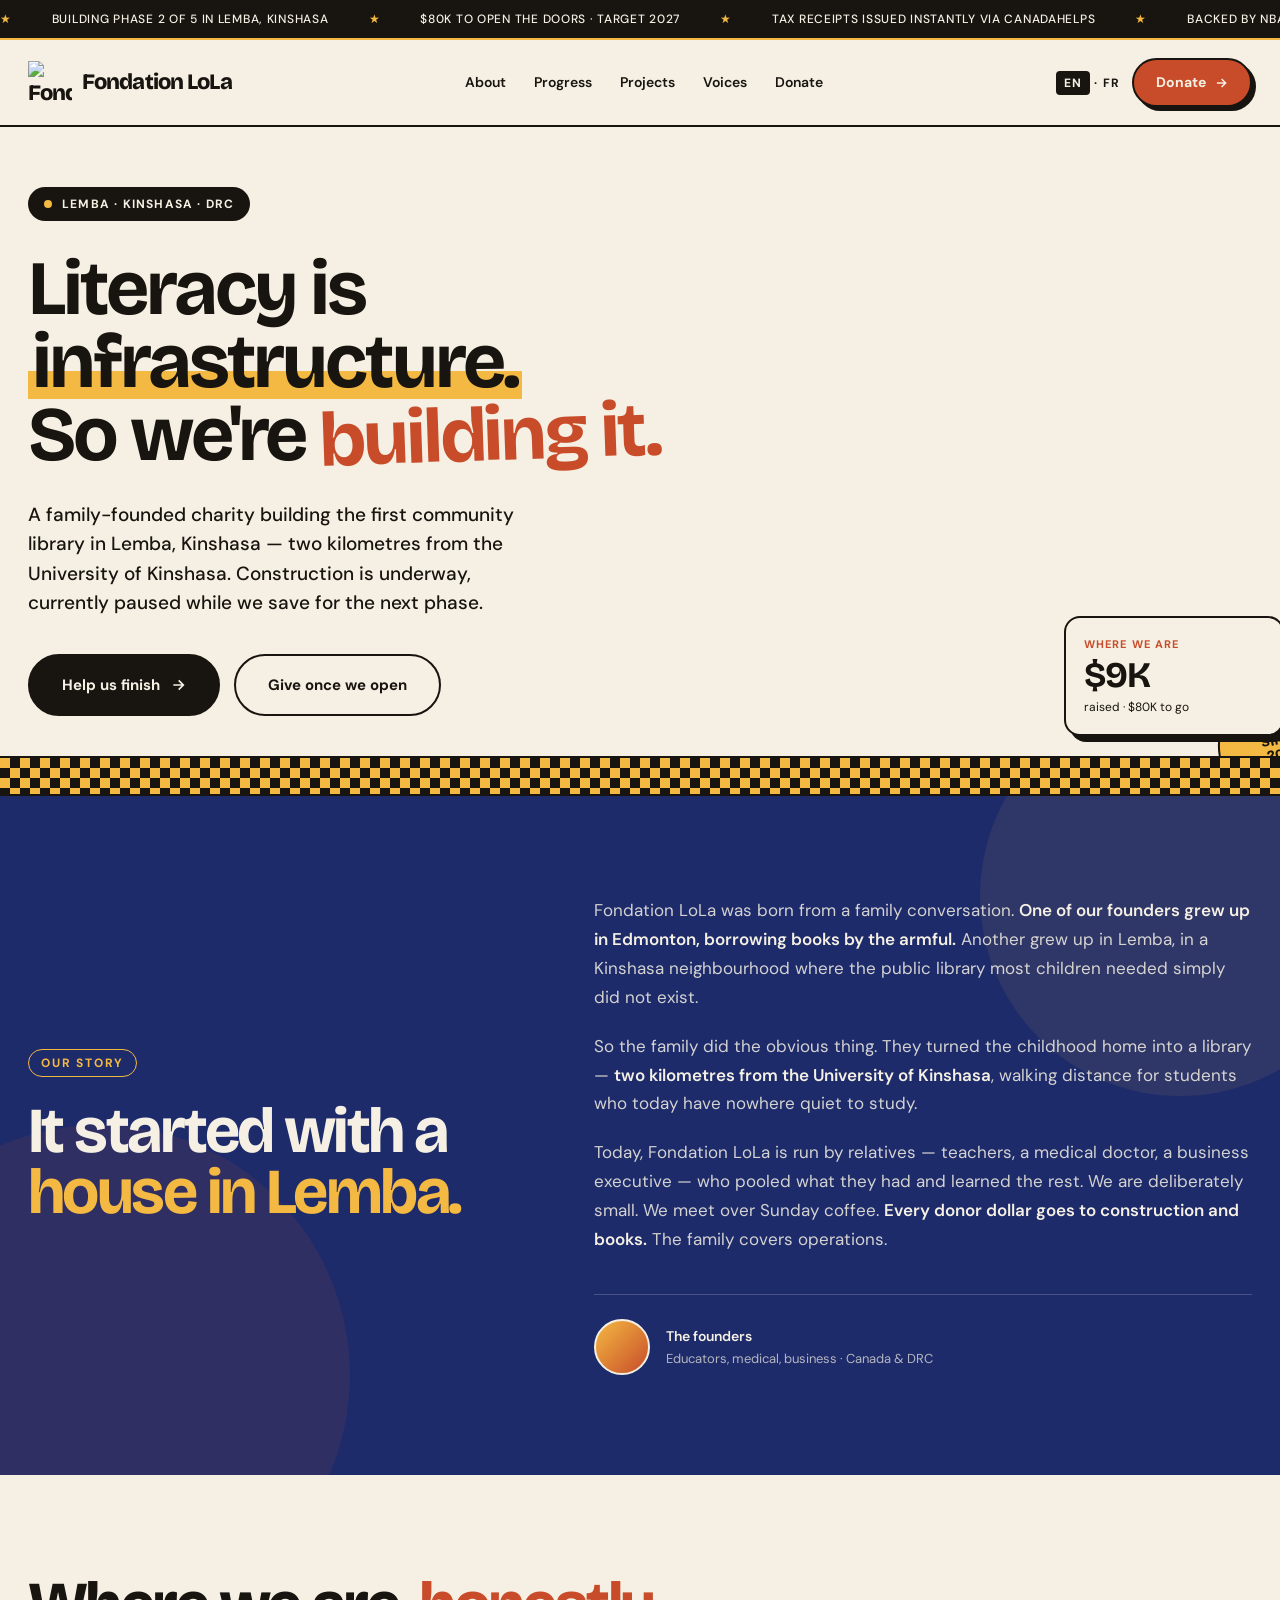
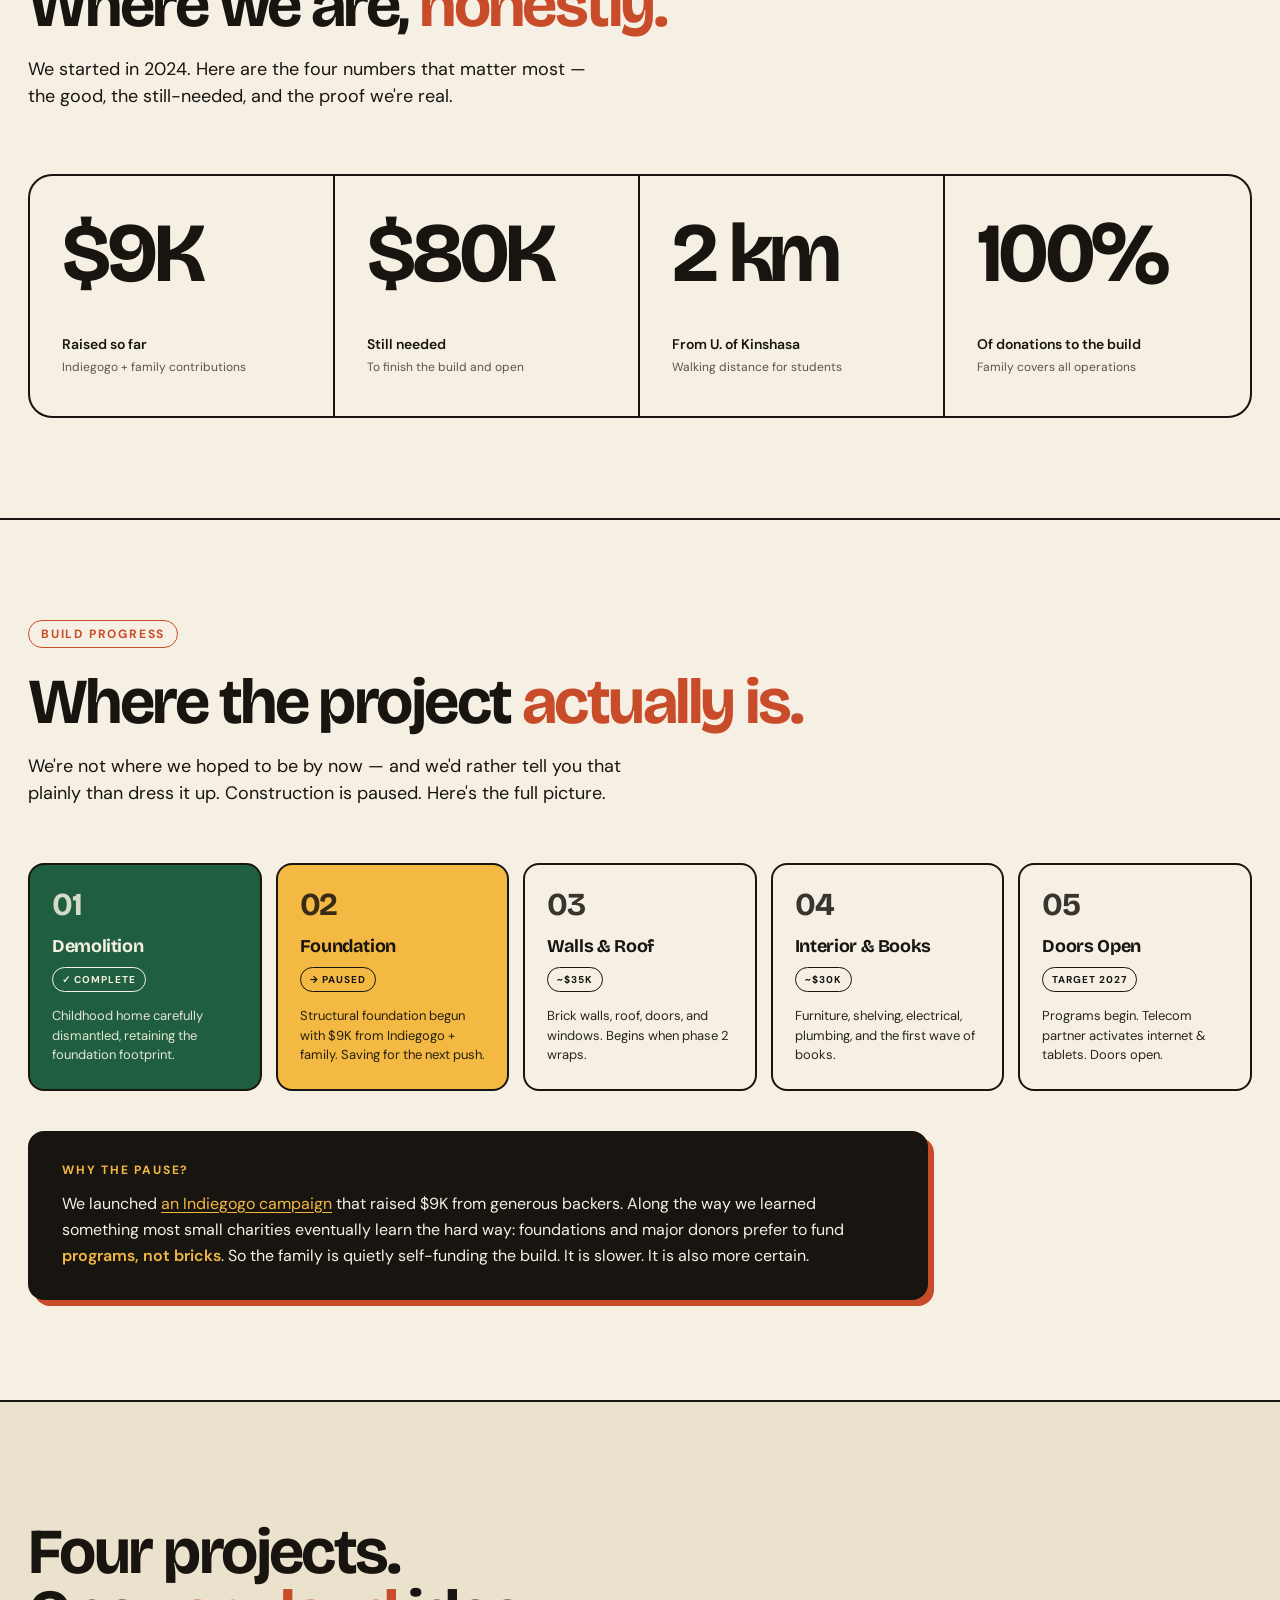
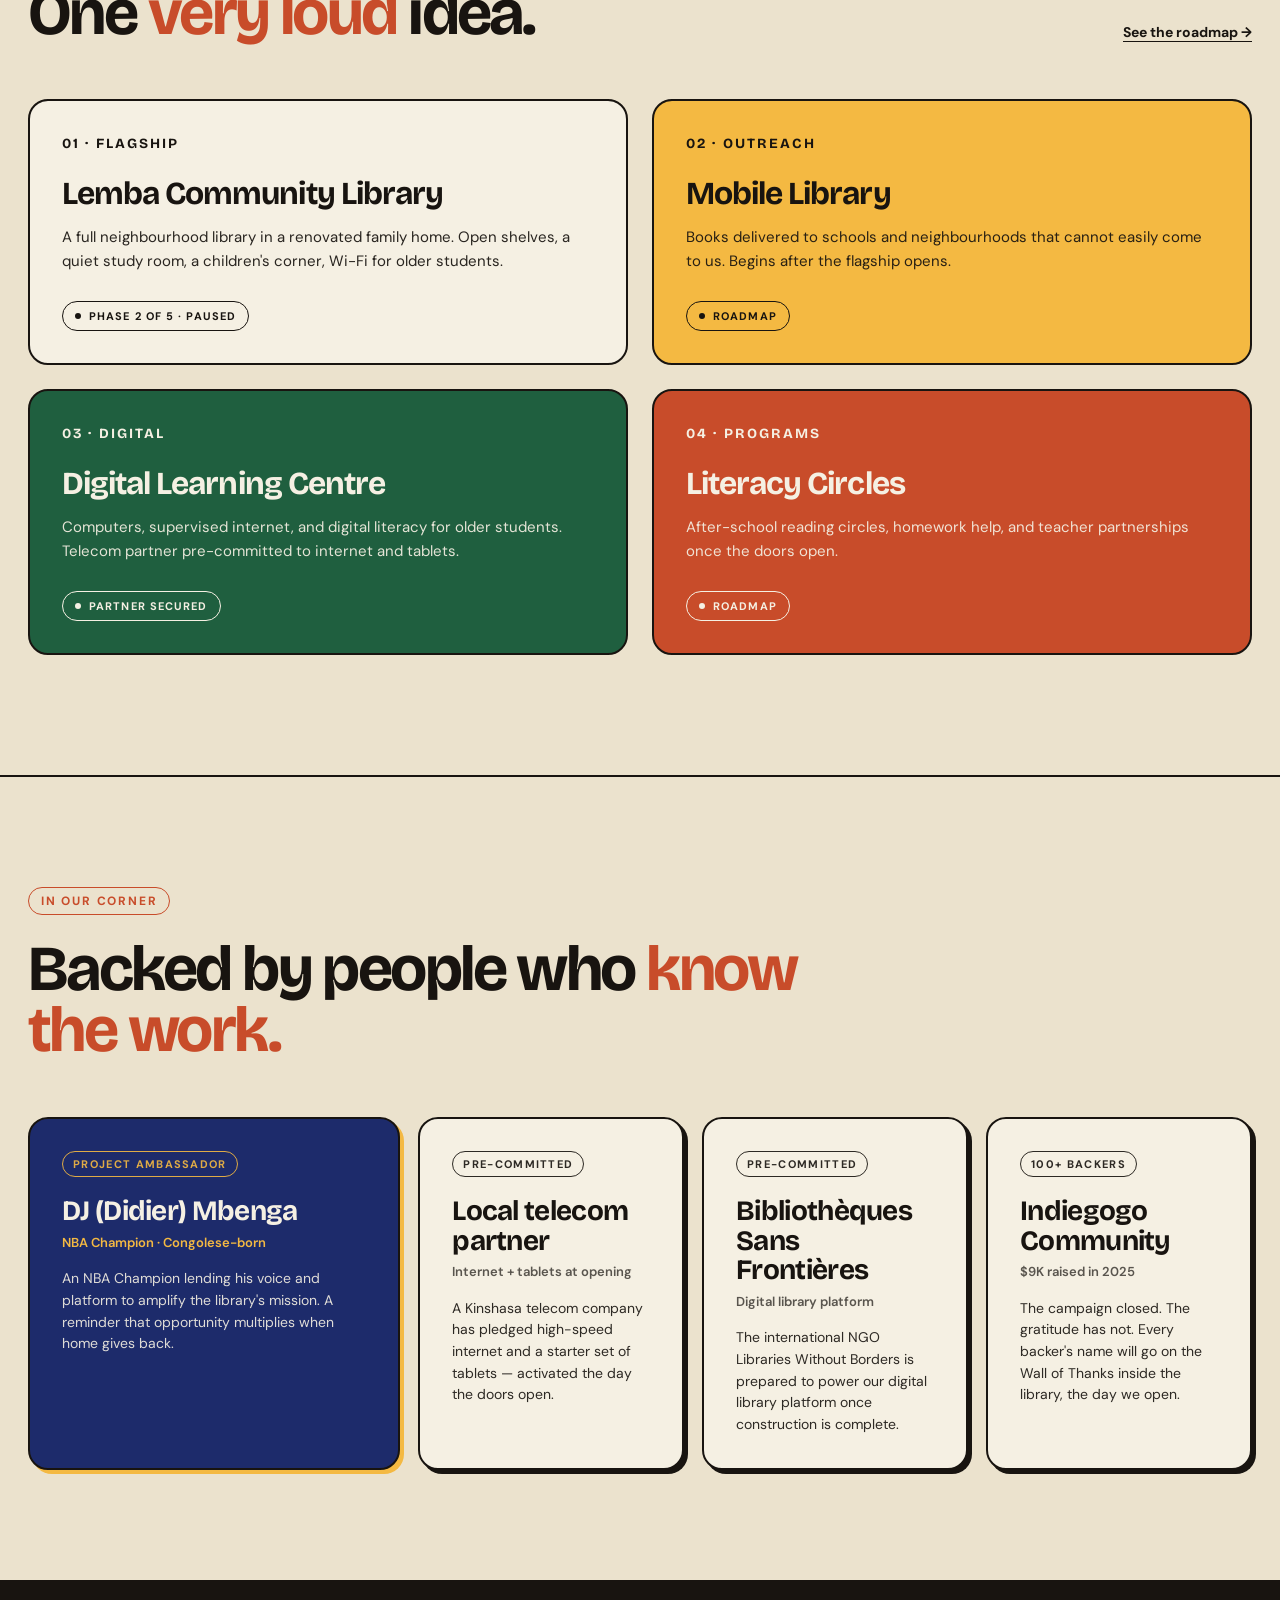
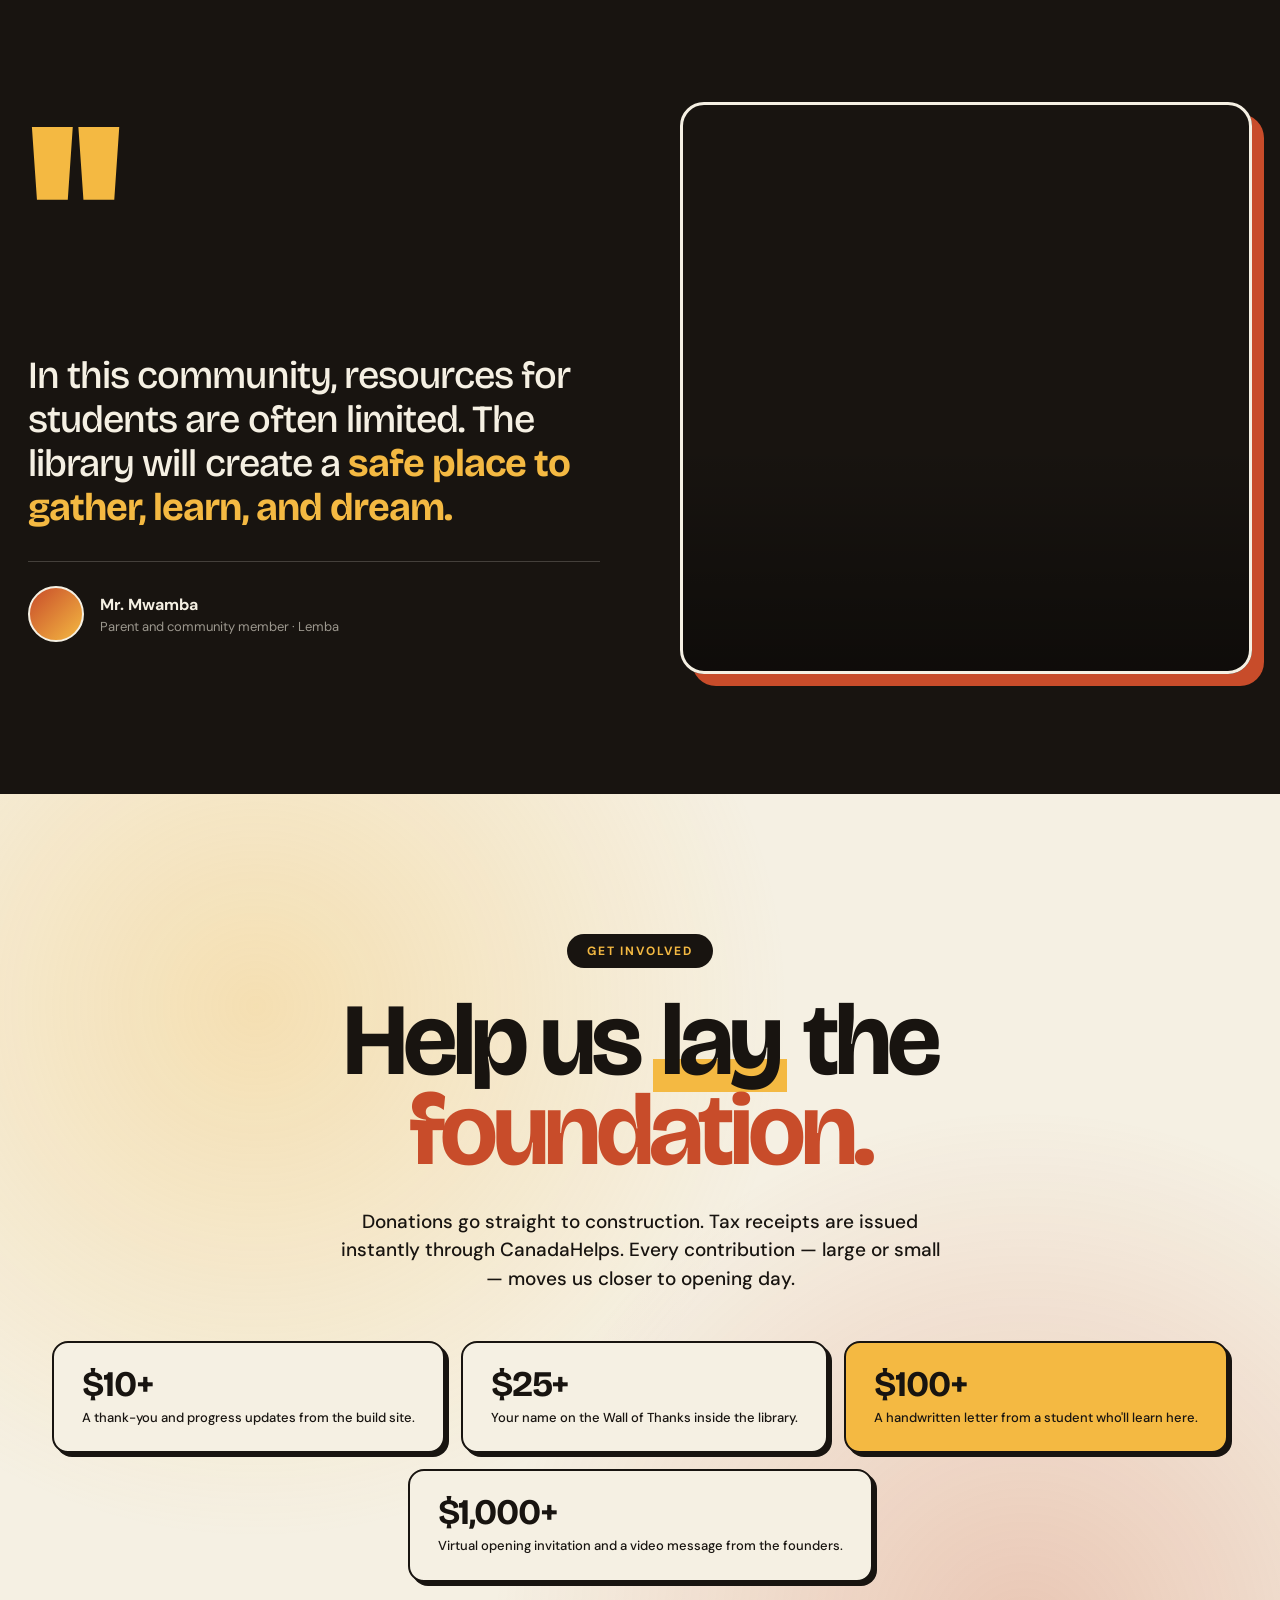
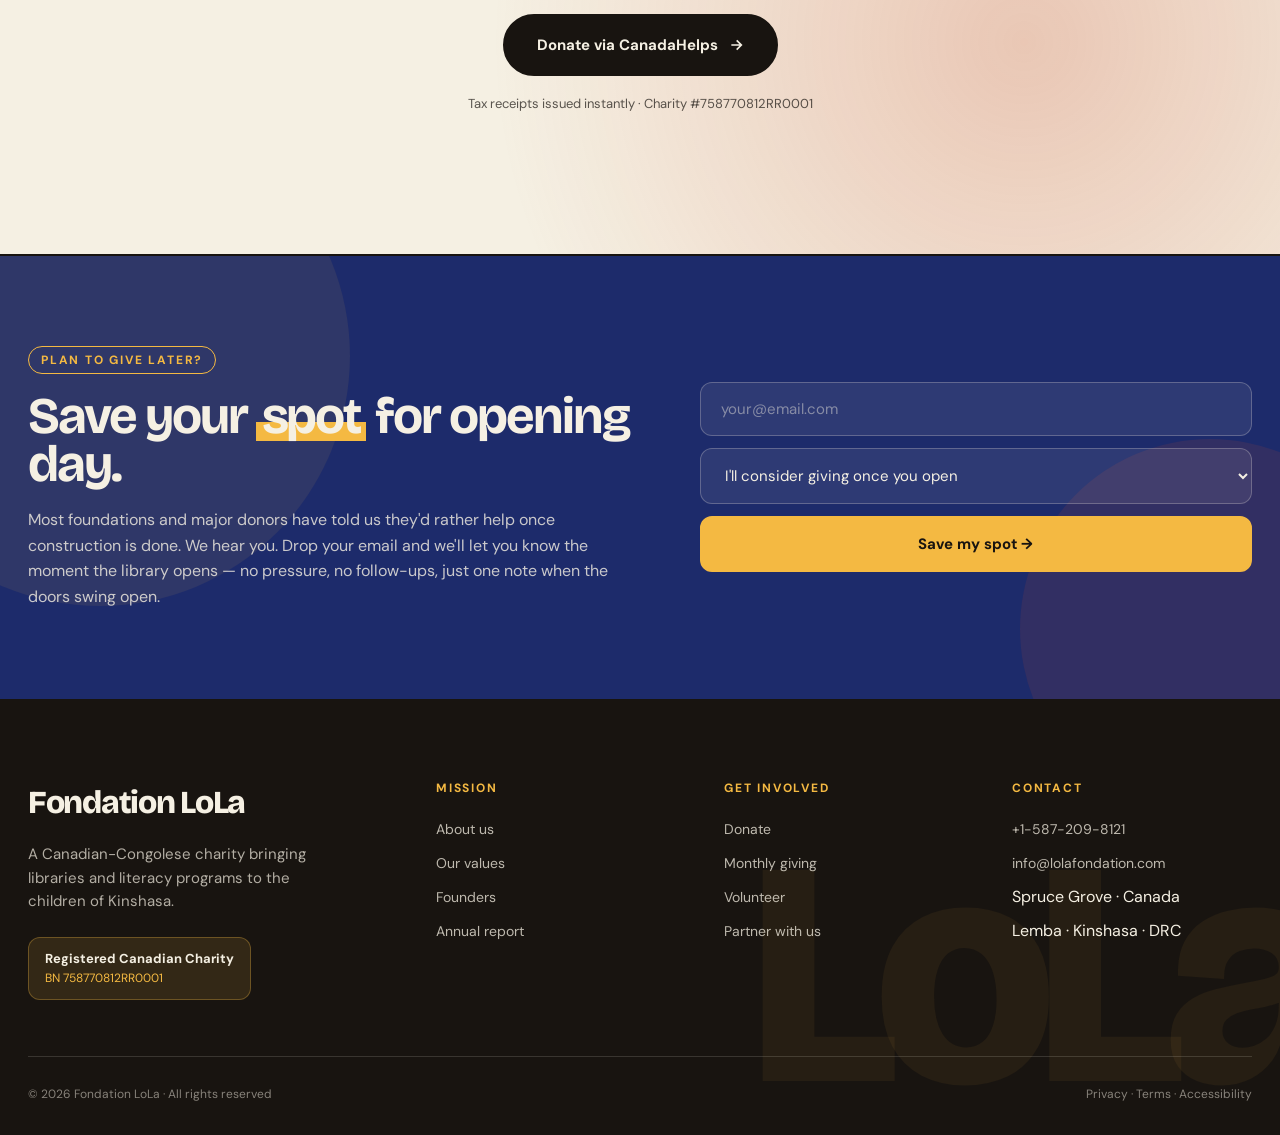
==== index.html @ 630c46a3 "Add files via upload Add root HTML files and stylesheet" ====
<!DOCTYPE html>
<html lang="en">
<head>
<meta charset="UTF-8">
<meta name="viewport" content="width=device-width, initial-scale=1.0">
<title>Fondation LoLa — Mockup 3: Bold & Cultural</title>
<link rel="preconnect" href="https://fonts.googleapis.com">
<link rel="preconnect" href="https://fonts.gstatic.com" crossorigin>
<link href="https://fonts.googleapis.com/css2?family=Bricolage+Grotesque:opsz,wght@10..48,300;10..48,400;10..48,500;10..48,600;10..48,700;10..48,800&family=DM+Sans:wght@400;500;600&display=swap" rel="stylesheet">
<style>
  :root {
    --cream: #f5f0e3;
    --cream-deep: #ebe2cd;
    --indigo: #1d2b6b;
    --indigo-deep: #0f1846;
    --sun: #f4b942;
    --sun-deep: #e09e1f;
    --clay: #c84c2a;
    --leaf: #1f5f3f;
    --ink: #181410;
  }
  * { margin: 0; padding: 0; box-sizing: border-box; }
  html { scroll-behavior: smooth; }
  body {
    font-family: 'DM Sans', sans-serif;
    background: var(--cream);
    color: var(--ink);
    -webkit-font-smoothing: antialiased;
    line-height: 1.5;
    overflow-x: hidden;
  }
  .display { font-family: 'Bricolage Grotesque', sans-serif; font-variation-settings: "opsz" 48; }
  .container { max-width: 1340px; margin: 0 auto; padding: 0 28px; position: relative; }

  /* TICKER BAR */
  .ticker {
    background: var(--ink);
    color: var(--cream);
    padding: 10px 0;
    font-size: 12px;
    overflow: hidden;
    border-bottom: 2px solid var(--sun);
  }
  .ticker-track {
    display: flex;
    gap: 40px;
    animation: scrollT 30s linear infinite;
    white-space: nowrap;
    font-weight: 500;
    letter-spacing: 0.06em;
    text-transform: uppercase;
  }
  .ticker-track span::before {
    content: '★';
    color: var(--sun);
    margin-right: 40px;
  }
  @keyframes scrollT {
    from { transform: translateX(0); }
    to { transform: translateX(-50%); }
  }

  /* NAV */
  nav {
    background: var(--cream);
    border-bottom: 2px solid var(--ink);
    padding: 18px 0;
    position: sticky;
    top: 0;
    z-index: 100;
  }
  .nav-row {
    display: flex;
    align-items: center;
    justify-content: space-between;
    gap: 24px;
  }
  .logo {
    display: flex;
    align-items: center;
    gap: 10px;
    font-family: 'Bricolage Grotesque', sans-serif;
    font-weight: 800;
    font-size: 22px;
    letter-spacing: -0.04em;
    color: var(--ink);
  }
  .logo-mark {
    width: 44px; height: 44px;
    display: flex;
    align-items: center;
    justify-content: center;
  }
  .logo-mark img, .logo-mark svg {
    width: 100%;
    height: 100%;
    object-fit: contain;
    display: block;
  }
  .footer-brand-logo {
    width: 200px;
    max-width: 100%;
    height: auto;
    margin-bottom: 16px;
    display: block;
  }
  .nav-links {
    display: flex;
    gap: 28px;
    list-style: none;
    font-size: 14px;
    font-weight: 600;
  }
  .nav-links a {
    color: var(--ink);
    text-decoration: none;
    padding: 6px 0;
    border-bottom: 2px solid transparent;
    transition: border-color 0.2s, color 0.2s;
  }
  .nav-links a:hover { border-color: var(--clay); color: var(--clay); }
  .nav-actions { display: flex; gap: 12px; align-items: center; }
  .lang-toggle {
    font-size: 12px;
    font-weight: 700;
    letter-spacing: 0.1em;
    color: var(--ink);
  }
  .lang-toggle .active { background: var(--ink); color: var(--cream); padding: 4px 8px; border-radius: 4px; }
  .lang-toggle a { color: inherit; text-decoration: none; transition: color 0.2s; }
  .lang-toggle a:hover { color: var(--clay); }
  .btn-donate {
    background: var(--clay);
    color: var(--cream);
    padding: 12px 22px;
    border-radius: 999px;
    text-decoration: none;
    font-weight: 700;
    font-size: 14px;
    border: 2px solid var(--ink);
    box-shadow: 4px 4px 0 var(--ink);
    transition: all 0.15s;
    display: inline-flex;
    align-items: center;
    gap: 8px;
  }
  .btn-donate:hover { transform: translate(-2px, -2px); box-shadow: 6px 6px 0 var(--ink); }
  .btn-donate:active { transform: translate(2px, 2px); box-shadow: 2px 2px 0 var(--ink); }

  /* HERO */
  .hero {
    padding: 60px 0 40px;
    position: relative;
    overflow: hidden;
  }
  .hero-grid {
    display: grid;
    grid-template-columns: 1.2fr 1fr;
    gap: 48px;
    align-items: end;
  }
  .hero-tag {
    display: inline-flex;
    align-items: center;
    gap: 10px;
    background: var(--ink);
    color: var(--cream);
    padding: 8px 16px;
    border-radius: 999px;
    font-size: 12px;
    font-weight: 700;
    letter-spacing: 0.1em;
    text-transform: uppercase;
    margin-bottom: 32px;
  }
  .hero-tag .dot { width: 8px; height: 8px; background: var(--sun); border-radius: 50%; }
  h1.headline {
    font-family: 'Bricolage Grotesque', sans-serif;
    font-variation-settings: "opsz" 40;
    font-size: clamp(40px, 6vw, 84px);
    line-height: 0.95;
    letter-spacing: -0.04em;
    font-weight: 700;
    color: var(--ink);
    margin-bottom: 28px;
  }
  h1.headline .accent { color: var(--clay); display: inline-block; transform: rotate(-2deg); }
  h1.headline .underline {
    background: linear-gradient(180deg, transparent 60%, var(--sun) 60%, var(--sun) 90%, transparent 90%);
    padding: 0 4px;
  }
  .hero-lead {
    font-size: 19px;
    color: var(--ink);
    line-height: 1.55;
    max-width: 520px;
    margin-bottom: 36px;
    font-weight: 500;
  }
  .hero-cta { display: flex; gap: 14px; flex-wrap: wrap; }
  .btn-big {
    background: var(--ink);
    color: var(--cream);
    padding: 18px 32px;
    border-radius: 999px;
    text-decoration: none;
    font-weight: 700;
    font-size: 15px;
    border: 2px solid var(--ink);
    transition: all 0.15s;
    display: inline-flex;
    align-items: center;
    gap: 10px;
  }
  .btn-big:hover { background: var(--clay); border-color: var(--clay); }
  .btn-outline {
    background: transparent;
    color: var(--ink);
    padding: 18px 32px;
    border-radius: 999px;
    text-decoration: none;
    font-weight: 700;
    font-size: 15px;
    border: 2px solid var(--ink);
    transition: all 0.15s;
    display: inline-flex;
    align-items: center;
    gap: 10px;
  }
  .btn-outline:hover { background: var(--sun); }

  /* HERO VISUAL */
  .hero-visual {
    position: relative;
    aspect-ratio: 4/5;
    max-width: 460px;
    margin-left: auto;
  }
  .hero-photo {
    width: 100%;
    height: 100%;
    border: 3px solid var(--ink);
    border-radius: 20px;
    background:
      linear-gradient(160deg, rgba(244, 185, 66, 0.28) 0%, rgba(29, 43, 107, 0.6) 100%),
      url('images/family-compound-mango-tree.jpg') center/cover;
    box-shadow: 12px 12px 0 var(--ink);
    position: relative;
    overflow: hidden;
  }
  .hero-badge {
    position: absolute;
    top: -28px;
    left: -28px;
    background: var(--sun);
    border: 2px solid var(--ink);
    border-radius: 50%;
    width: 130px;
    height: 130px;
    display: flex;
    align-items: center;
    justify-content: center;
    text-align: center;
    font-family: 'Bricolage Grotesque', sans-serif;
    font-weight: 800;
    font-size: 13px;
    line-height: 1.1;
    letter-spacing: 0.04em;
    text-transform: uppercase;
    transform: rotate(-12deg);
    color: var(--ink);
    box-shadow: 4px 4px 0 var(--ink);
    z-index: 2;
    padding: 12px;
  }
  .hero-floating-card {
    position: absolute;
    bottom: -20px;
    right: -32px;
    background: var(--cream);
    border: 2px solid var(--ink);
    border-radius: 16px;
    padding: 18px;
    width: 220px;
    box-shadow: 6px 6px 0 var(--ink);
    z-index: 2;
  }
  .hero-floating-card .label {
    font-size: 11px;
    text-transform: uppercase;
    letter-spacing: 0.1em;
    color: var(--clay);
    font-weight: 700;
    margin-bottom: 6px;
  }
  .hero-floating-card .num {
    font-family: 'Bricolage Grotesque', sans-serif;
    font-size: 36px;
    font-weight: 700;
    color: var(--ink);
    line-height: 1;
    letter-spacing: -0.03em;
    margin-bottom: 4px;
  }
  .hero-floating-card .desc {
    font-size: 12px;
    color: var(--ink);
  }

  /* PATTERN STRIP */
  .pattern-strip {
    height: 40px;
    background-image:
      linear-gradient(45deg, var(--ink) 25%, transparent 25%),
      linear-gradient(-45deg, var(--ink) 25%, transparent 25%),
      linear-gradient(45deg, transparent 75%, var(--ink) 75%),
      linear-gradient(-45deg, transparent 75%, var(--ink) 75%);
    background-size: 20px 20px;
    background-position: 0 0, 0 10px, 10px -10px, -10px 0px;
    background-color: var(--sun);
    border-top: 2px solid var(--ink);
    border-bottom: 2px solid var(--ink);
  }

  /* MISSION SECTION */
  .mission {
    padding: 100px 0;
    background: var(--indigo);
    color: var(--cream);
    position: relative;
    overflow: hidden;
  }
  .mission::before {
    content: '';
    position: absolute;
    top: -100px;
    right: -100px;
    width: 400px;
    height: 400px;
    background: var(--sun);
    border-radius: 50%;
    opacity: 0.08;
    pointer-events: none;
  }
  .mission::after {
    content: '';
    position: absolute;
    bottom: -150px;
    left: -150px;
    width: 500px;
    height: 500px;
    background: var(--clay);
    border-radius: 50%;
    opacity: 0.1;
    pointer-events: none;
  }
  .mission-grid {
    display: grid;
    grid-template-columns: 0.85fr 1.15fr;
    gap: 80px;
    align-items: center;
    position: relative;
    z-index: 2;
  }
  .section-eyebrow {
    display: inline-block;
    font-size: 12px;
    font-weight: 700;
    letter-spacing: 0.15em;
    text-transform: uppercase;
    color: var(--sun);
    margin-bottom: 24px;
    padding: 4px 12px;
    border: 1px solid var(--sun);
    border-radius: 999px;
  }
  .mission h2 {
    font-family: 'Bricolage Grotesque', sans-serif;
    font-size: clamp(40px, 5vw, 72px);
    line-height: 0.95;
    letter-spacing: -0.04em;
    font-weight: 700;
  }
  .mission h2 .yellow { color: var(--sun); }
  .mission-body p {
    font-size: 17px;
    line-height: 1.7;
    color: rgba(245, 240, 227, 0.85);
    margin-bottom: 20px;
  }
  .mission-body strong { color: var(--cream); font-weight: 600; }
  .signature {
    margin-top: 40px;
    padding-top: 24px;
    border-top: 1px solid rgba(245, 240, 227, 0.2);
    display: flex;
    align-items: center;
    gap: 16px;
  }
  .signature-mark {
    width: 56px; height: 56px;
    border-radius: 50%;
    background: linear-gradient(135deg, var(--sun), var(--clay));
    border: 2px solid var(--cream);
  }
  .signature-text { font-size: 13px; color: rgba(245, 240, 227, 0.7); }
  .signature-text strong { display: block; color: var(--cream); font-size: 14px; margin-bottom: 2px; }

  /* IMPACT NUMBERS */
  .impact {
    padding: 100px 0;
    background: var(--cream);
    border-bottom: 2px solid var(--ink);
  }
  .impact-header {
    margin-bottom: 64px;
    max-width: 800px;
  }
  .impact h2 {
    font-family: 'Bricolage Grotesque', sans-serif;
    font-size: clamp(40px, 5vw, 72px);
    line-height: 0.95;
    letter-spacing: -0.04em;
    font-weight: 700;
    color: var(--ink);
    margin-bottom: 20px;
  }
  .impact h2 .clay { color: var(--clay); }
  .impact-lead { font-size: 18px; color: var(--ink); max-width: 560px; }
  .impact-grid {
    display: grid;
    grid-template-columns: repeat(4, 1fr);
    gap: 0;
    border: 2px solid var(--ink);
    border-radius: 24px;
    overflow: hidden;
    background: var(--ink);
  }
  .stat-cell {
    background: var(--cream);
    padding: 40px 32px;
    border-right: 2px solid var(--ink);
    display: flex;
    flex-direction: column;
    justify-content: space-between;
    min-height: 240px;
    transition: background 0.25s;
    cursor: default;
  }
  .stat-cell:last-child { border-right: none; }
  .stat-cell:hover { background: var(--sun); }
  .stat-cell:nth-child(2):hover { background: var(--clay); color: var(--cream); }
  .stat-cell:nth-child(3):hover { background: var(--leaf); color: var(--cream); }
  .stat-cell:nth-child(4):hover { background: var(--indigo); color: var(--cream); }
  .stat-num {
    font-family: 'Bricolage Grotesque', sans-serif;
    font-size: 84px;
    font-weight: 700;
    line-height: 0.9;
    letter-spacing: -0.05em;
    color: var(--ink);
    transition: color 0.25s;
  }
  .stat-cell:hover .stat-num { color: inherit; }
  .stat-label {
    font-size: 14px;
    font-weight: 600;
    line-height: 1.4;
    margin-top: 16px;
  }
  .stat-label small { display: block; font-weight: 400; opacity: 0.7; margin-top: 4px; font-size: 12px; }

  /* PROJECTS */
  .projects {
    padding: 120px 0;
    background: var(--cream-deep);
    border-bottom: 2px solid var(--ink);
    position: relative;
  }
  .projects-header {
    display: flex;
    justify-content: space-between;
    align-items: end;
    margin-bottom: 56px;
    flex-wrap: wrap;
    gap: 24px;
  }
  .projects h2 {
    font-family: 'Bricolage Grotesque', sans-serif;
    font-size: clamp(40px, 5vw, 72px);
    line-height: 0.95;
    letter-spacing: -0.04em;
    font-weight: 700;
    color: var(--ink);
    max-width: 800px;
  }
  .projects h2 .clay { color: var(--clay); }
  .project-grid {
    display: grid;
    grid-template-columns: repeat(2, 1fr);
    gap: 24px;
  }
  .project {
    background: var(--cream);
    border: 2px solid var(--ink);
    border-radius: 20px;
    padding: 32px;
    position: relative;
    transition: all 0.2s;
    overflow: hidden;
  }
  .project:hover {
    transform: translate(-3px, -3px);
    box-shadow: 8px 8px 0 var(--ink);
  }
  .project:nth-child(1) { background: var(--cream); }
  .project:nth-child(2) { background: var(--sun); }
  .project:nth-child(3) { background: var(--leaf); color: var(--cream); }
  .project:nth-child(3) .project-status { color: var(--cream); border-color: var(--cream); }
  .project:nth-child(4) { background: var(--clay); color: var(--cream); }
  .project:nth-child(4) .project-status { color: var(--cream); border-color: var(--cream); }
  .project-num {
    font-family: 'Bricolage Grotesque', sans-serif;
    font-size: 14px;
    font-weight: 700;
    letter-spacing: 0.15em;
    margin-bottom: 24px;
    text-transform: uppercase;
  }
  .project-title {
    font-family: 'Bricolage Grotesque', sans-serif;
    font-size: 32px;
    font-weight: 700;
    line-height: 1;
    letter-spacing: -0.03em;
    margin-bottom: 16px;
  }
  .project-desc {
    font-size: 15px;
    line-height: 1.55;
    margin-bottom: 28px;
    opacity: 0.92;
  }
  .project-status {
    display: inline-flex;
    align-items: center;
    gap: 8px;
    font-size: 11px;
    font-weight: 700;
    letter-spacing: 0.1em;
    text-transform: uppercase;
    color: var(--ink);
    border: 1.5px solid var(--ink);
    padding: 6px 12px;
    border-radius: 999px;
  }
  .project-status .dot {
    width: 6px; height: 6px;
    border-radius: 50%;
    background: currentColor;
  }

  /* QUOTE */
  .quote-section {
    padding: 120px 0;
    background: var(--ink);
    color: var(--cream);
    position: relative;
    overflow: hidden;
  }
  .quote-grid {
    display: grid;
    grid-template-columns: 1fr 1fr;
    gap: 80px;
    align-items: center;
  }
  .quote-mark-big {
    font-family: 'Bricolage Grotesque', sans-serif;
    font-size: 280px;
    line-height: 0.7;
    color: var(--sun);
    font-weight: 800;
    margin-bottom: 24px;
  }
  .quote-text {
    font-family: 'Bricolage Grotesque', sans-serif;
    font-size: clamp(28px, 3vw, 44px);
    line-height: 1.15;
    letter-spacing: -0.025em;
    font-weight: 500;
    margin-bottom: 32px;
  }
  .quote-text em { color: var(--sun); font-style: normal; font-weight: 700; }
  .quote-author {
    display: flex;
    align-items: center;
    gap: 16px;
    padding-top: 24px;
    border-top: 1px solid rgba(245, 240, 227, 0.2);
  }
  .quote-author .avatar {
    width: 56px; height: 56px;
    border-radius: 50%;
    background: linear-gradient(135deg, var(--clay), var(--sun));
    border: 2px solid var(--cream);
  }
  .quote-author .name { font-weight: 700; font-size: 16px; color: var(--cream); }
  .quote-author .role { font-size: 13px; color: rgba(245, 240, 227, 0.6); }
  .quote-photo {
    aspect-ratio: 1;
    border: 3px solid var(--cream);
    border-radius: 24px;
    background:
      linear-gradient(180deg, transparent 60%, rgba(0,0,0,0.4) 100%),
      url('images/foundation-digging.jpg') center/cover;
    position: relative;
    box-shadow: 12px 12px 0 var(--clay);
  }

  /* JOIN / CTA */
  .join {
    padding: 140px 0;
    background:
      radial-gradient(circle at 20% 20%, rgba(244, 185, 66, 0.3), transparent 40%),
      radial-gradient(circle at 80% 80%, rgba(200, 76, 42, 0.25), transparent 40%),
      var(--cream);
    text-align: center;
    border-bottom: 2px solid var(--ink);
  }
  .join-eyebrow {
    display: inline-block;
    background: var(--ink);
    color: var(--sun);
    padding: 8px 20px;
    border-radius: 999px;
    font-size: 12px;
    font-weight: 700;
    letter-spacing: 0.15em;
    text-transform: uppercase;
    margin-bottom: 28px;
  }
  .join h2 {
    font-family: 'Bricolage Grotesque', sans-serif;
    font-size: clamp(56px, 8vw, 124px);
    line-height: 0.88;
    letter-spacing: -0.05em;
    font-weight: 700;
    color: var(--ink);
    margin-bottom: 32px;
    max-width: 1100px;
    margin-left: auto;
    margin-right: auto;
  }
  .join h2 .clay { color: var(--clay); }
  .join h2 .underline {
    background: linear-gradient(180deg, transparent 65%, var(--sun) 65%, var(--sun) 92%, transparent 92%);
    padding: 0 8px;
  }
  .join-lead {
    font-size: 19px;
    color: var(--ink);
    max-width: 600px;
    margin: 0 auto 48px;
    font-weight: 500;
  }
  .donate-tiers {
    display: flex;
    gap: 16px;
    justify-content: center;
    flex-wrap: wrap;
    margin-bottom: 32px;
  }
  .tier {
    background: var(--cream);
    border: 2px solid var(--ink);
    padding: 24px 28px;
    border-radius: 16px;
    text-align: left;
    min-width: 200px;
    cursor: pointer;
    transition: all 0.15s;
    box-shadow: 4px 4px 0 var(--ink);
  }
  .tier:hover {
    transform: translate(-2px, -2px);
    box-shadow: 6px 6px 0 var(--ink);
  }
  .tier.featured { background: var(--sun); }
  .tier .amount {
    font-family: 'Bricolage Grotesque', sans-serif;
    font-size: 36px;
    font-weight: 700;
    color: var(--ink);
    letter-spacing: -0.03em;
    line-height: 1;
    margin-bottom: 6px;
  }
  .tier .impact-text { font-size: 13px; color: var(--ink); line-height: 1.4; font-weight: 500; }

  /* FOOTER */
  footer {
    background: var(--ink);
    color: var(--cream);
    padding: 80px 0 32px;
    position: relative;
    overflow: hidden;
  }
  footer::before {
    content: 'LoLa';
    position: absolute;
    bottom: -80px;
    right: -40px;
    font-family: 'Bricolage Grotesque', sans-serif;
    font-size: 320px;
    font-weight: 800;
    color: rgba(244, 185, 66, 0.06);
    letter-spacing: -0.06em;
    pointer-events: none;
  }
  .footer-grid {
    display: grid;
    grid-template-columns: 1.5fr 1fr 1fr 1fr;
    gap: 48px;
    margin-bottom: 56px;
    position: relative;
    z-index: 2;
  }
  footer h4 {
    font-size: 12px;
    letter-spacing: 0.15em;
    text-transform: uppercase;
    color: var(--sun);
    margin-bottom: 20px;
    font-weight: 700;
  }
  footer ul { list-style: none; }
  footer li { margin-bottom: 10px; }
  footer a {
    color: rgba(245, 240, 227, 0.75);
    text-decoration: none;
    font-size: 14px;
    transition: color 0.2s;
  }
  footer a:hover { color: var(--sun); }
  .footer-brand {
    font-family: 'Bricolage Grotesque', sans-serif;
    font-size: 32px;
    font-weight: 800;
    letter-spacing: -0.04em;
    color: var(--cream);
    margin-bottom: 16px;
  }
  .footer-tagline { font-size: 15px; color: rgba(245, 240, 227, 0.7); max-width: 320px; line-height: 1.55; margin-bottom: 24px; }
  .charity-no {
    background: rgba(244, 185, 66, 0.12);
    border: 1px solid rgba(244, 185, 66, 0.3);
    padding: 12px 16px;
    border-radius: 12px;
    display: inline-block;
    font-size: 12px;
    color: var(--sun);
    line-height: 1.4;
  }
  .charity-no strong { color: var(--cream); display: block; margin-bottom: 2px; font-size: 13px; }
  .footer-bottom {
    border-top: 1px solid rgba(245, 240, 227, 0.15);
    padding-top: 28px;
    display: flex;
    justify-content: space-between;
    font-size: 12px;
    color: rgba(245, 240, 227, 0.5);
    flex-wrap: wrap;
    gap: 16px;
    position: relative;
    z-index: 2;
  }

  /* BUILD PROGRESS */
  .build {
    padding: 100px 0;
    background: var(--cream);
    border-bottom: 2px solid var(--ink);
  }
  .build-header {
    margin-bottom: 56px;
    max-width: 800px;
  }
  .build h2 {
    font-family: 'Bricolage Grotesque', sans-serif;
    font-size: clamp(40px, 5vw, 72px);
    line-height: 0.95;
    letter-spacing: -0.04em;
    font-weight: 700;
    color: var(--ink);
    margin-bottom: 20px;
  }
  .build h2 .clay { color: var(--clay); }
  .build-lead { font-size: 18px; color: var(--ink); max-width: 640px; }

  .phase-grid {
    display: grid;
    grid-template-columns: repeat(5, 1fr);
    gap: 14px;
    margin-bottom: 40px;
  }
  .phase {
    background: var(--cream);
    border: 2px solid var(--ink);
    border-radius: 16px;
    padding: 24px 22px;
    transition: all 0.2s;
    position: relative;
  }
  .phase.done { background: var(--leaf); color: var(--cream); }
  .phase.active { background: var(--sun); }
  .phase.pending { background: var(--cream); }
  .phase:hover { transform: translate(-2px, -2px); box-shadow: 6px 6px 0 var(--ink); }
  .phase-num {
    font-family: 'Bricolage Grotesque', sans-serif;
    font-size: 32px;
    font-weight: 700;
    letter-spacing: -0.04em;
    line-height: 1;
    margin-bottom: 16px;
    opacity: 0.85;
  }
  .phase-title {
    font-family: 'Bricolage Grotesque', sans-serif;
    font-size: 18px;
    font-weight: 700;
    letter-spacing: -0.02em;
    margin-bottom: 10px;
    line-height: 1.1;
  }
  .phase-status-tag {
    display: inline-block;
    font-size: 10px;
    font-weight: 700;
    letter-spacing: 0.1em;
    text-transform: uppercase;
    padding: 4px 9px;
    border: 1.5px solid currentColor;
    border-radius: 999px;
    margin-bottom: 14px;
  }
  .phase p { font-size: 13px; line-height: 1.5; opacity: 0.92; }

  .honest-note {
    background: var(--ink);
    color: var(--cream);
    padding: 28px 32px;
    border-radius: 16px;
    font-size: 16px;
    line-height: 1.65;
    border: 2px solid var(--ink);
    box-shadow: 6px 6px 0 var(--clay);
    max-width: 900px;
  }
  .honest-note strong {
    color: var(--sun);
    display: block;
    margin-bottom: 10px;
    font-size: 12px;
    letter-spacing: 0.15em;
    text-transform: uppercase;
    font-weight: 700;
  }
  .honest-note em { color: var(--sun); font-style: normal; font-weight: 600; }
  .honest-note a { color: var(--sun); text-decoration: underline; text-underline-offset: 3px; }

  /* PARTNERS */
  .partners {
    padding: 110px 0;
    background: var(--cream-deep);
    border-bottom: 2px solid var(--ink);
  }
  .partners-header { margin-bottom: 56px; max-width: 800px; }
  .partners h2 {
    font-family: 'Bricolage Grotesque', sans-serif;
    font-size: clamp(40px, 5vw, 72px);
    line-height: 0.95;
    letter-spacing: -0.04em;
    font-weight: 700;
    color: var(--ink);
  }
  .partners h2 .clay { color: var(--clay); }
  .partner-grid {
    display: grid;
    grid-template-columns: 1.4fr 1fr 1fr 1fr;
    gap: 18px;
  }
  .partner-card {
    background: var(--cream);
    border: 2px solid var(--ink);
    border-radius: 20px;
    padding: 32px;
    box-shadow: 4px 4px 0 var(--ink);
    transition: all 0.15s;
  }
  .partner-card:hover { transform: translate(-2px, -2px); box-shadow: 6px 6px 0 var(--ink); }
  .partner-card.big { background: var(--indigo); color: var(--cream); box-shadow: 4px 4px 0 var(--sun); }
  .partner-card.big:hover { box-shadow: 6px 6px 0 var(--sun); }
  .partner-tag {
    display: inline-block;
    font-size: 11px;
    font-weight: 700;
    letter-spacing: 0.12em;
    text-transform: uppercase;
    padding: 4px 10px;
    border: 1.5px solid currentColor;
    border-radius: 999px;
    margin-bottom: 20px;
    opacity: 0.9;
  }
  .partner-card.big .partner-tag { color: var(--sun); border-color: var(--sun); }
  .partner-card h3 {
    font-family: 'Bricolage Grotesque', sans-serif;
    font-size: 28px;
    font-weight: 700;
    letter-spacing: -0.025em;
    line-height: 1.05;
    margin-bottom: 6px;
  }
  .partner-role {
    font-size: 13px;
    font-weight: 600;
    opacity: 0.7;
    margin-bottom: 16px;
  }
  .partner-card.big .partner-role { color: var(--sun); opacity: 1; }
  .partner-card > p:last-child { font-size: 14px; line-height: 1.55; opacity: 0.9; }

  /* PLEDGE */
  .pledge {
    background: var(--indigo);
    color: var(--cream);
    padding: 90px 0;
    position: relative;
    overflow: hidden;
  }
  .pledge::before {
    content: '';
    position: absolute;
    top: -150px;
    left: -150px;
    width: 500px;
    height: 500px;
    background: var(--sun);
    border-radius: 50%;
    opacity: 0.08;
    pointer-events: none;
  }
  .pledge::after {
    content: '';
    position: absolute;
    bottom: -120px;
    right: -120px;
    width: 380px;
    height: 380px;
    background: var(--clay);
    border-radius: 50%;
    opacity: 0.12;
    pointer-events: none;
  }
  .pledge-card {
    display: grid;
    grid-template-columns: 1.1fr 1fr;
    gap: 64px;
    align-items: center;
    position: relative;
    z-index: 2;
  }
  .pledge-eyebrow {
    display: inline-block;
    font-size: 12px;
    font-weight: 700;
    letter-spacing: 0.15em;
    text-transform: uppercase;
    color: var(--sun);
    margin-bottom: 18px;
    border: 1px solid var(--sun);
    padding: 4px 12px;
    border-radius: 999px;
  }
  .pledge h2 {
    font-family: 'Bricolage Grotesque', sans-serif;
    font-size: clamp(32px, 4vw, 56px);
    line-height: 0.95;
    letter-spacing: -0.04em;
    font-weight: 700;
    margin-bottom: 18px;
  }
  .pledge h2 .yellow {
    background: linear-gradient(180deg, transparent 60%, var(--sun) 60%, var(--sun) 90%, transparent 90%);
    color: var(--cream);
    padding: 0 6px;
  }
  .pledge p { color: rgba(245, 240, 227, 0.8); font-size: 16px; line-height: 1.6; }
  .pledge-form {
    display: flex;
    flex-direction: column;
    gap: 12px;
  }
  .pledge-form input,
  .pledge-form select {
    background: rgba(245, 240, 227, 0.08);
    border: 1.5px solid rgba(245, 240, 227, 0.25);
    padding: 16px 20px;
    color: var(--cream);
    font-family: inherit;
    font-size: 15px;
    outline: none;
    border-radius: 12px;
    transition: border-color 0.2s;
  }
  .pledge-form input:focus,
  .pledge-form select:focus { border-color: var(--sun); }
  .pledge-form input::placeholder { color: rgba(245, 240, 227, 0.45); }
  .pledge-form select { cursor: pointer; }
  .pledge-form select option { background: var(--indigo); color: var(--cream); }
  .pledge-form button {
    background: var(--sun);
    color: var(--ink);
    border: 2px solid var(--sun);
    padding: 16px;
    border-radius: 12px;
    font-weight: 700;
    font-size: 15px;
    cursor: pointer;
    font-family: inherit;
    transition: all 0.15s;
  }
  .pledge-form button:hover { background: var(--cream); border-color: var(--cream); }

  @media (max-width: 1000px) {
    .hero-grid, .mission-grid, .quote-grid { grid-template-columns: 1fr; gap: 56px; }
    .impact-grid { grid-template-columns: repeat(2, 1fr); }
    .phase-grid { grid-template-columns: 1fr; }
    .partner-grid { grid-template-columns: 1fr; }
    .pledge-card { grid-template-columns: 1fr; gap: 40px; }
    .stat-cell { border-right: none; border-bottom: 2px solid var(--ink); }
    .stat-cell:nth-child(2n) { border-right: none; }
    .stat-cell:nth-last-child(-n+2) { border-bottom: none; }
    .stat-cell:nth-last-child(-n+2):not(:last-child) { border-bottom: 2px solid var(--ink); }
    .project-grid { grid-template-columns: 1fr; }
    .footer-grid { grid-template-columns: 1fr 1fr; }
    .nav-links { display: none; }
    .stat-num { font-size: 60px; }
    .hero-floating-card { display: none; }
    .hero-badge { width: 100px; height: 100px; font-size: 11px; }
  }
</style>
</head>
<body>

<div class="ticker">
  <div class="ticker-track">
    <span>Building Phase 2 of 5 in Lemba, Kinshasa</span>
    <span>$80K to open the doors · Target 2027</span>
    <span>Tax receipts issued instantly via CanadaHelps</span>
    <span>Backed by NBA Champion DJ Mbenga</span>
    <span>Building Phase 2 of 5 in Lemba, Kinshasa</span>
    <span>$80K to open the doors · Target 2027</span>
    <span>Tax receipts issued instantly via CanadaHelps</span>
    <span>Backed by NBA Champion DJ Mbenga</span>
  </div>
</div>

<nav>
  <div class="container nav-row">
    <div class="logo">
      <div class="logo-mark"><img src="images/lola-icon.svg" alt="Fondation LoLa logo"></div>
      Fondation LoLa
    </div>
    <ul class="nav-links">
      <li><a href="#about">About</a></li>
      <li><a href="#progress">Progress</a></li>
      <li><a href="#projects">Projects</a></li>
      <li><a href="#voices">Voices</a></li>
      <li><a href="#join">Donate</a></li>
    </ul>
    <div class="nav-actions">
      <div class="lang-toggle"><span class="active">EN</span> · <a href="fr/index.html">FR</a></div>
      <a href="https://www.canadahelps.org/en/charities/fondation-lola/" target="_blank" rel="noopener" class="btn-donate">
        Donate
        <svg width="14" height="14" viewBox="0 0 24 24" fill="none" stroke="currentColor" stroke-width="2.5"><path d="M5 12h14M13 5l7 7-7 7"/></svg>
      </a>
    </div>
  </div>
</nav>

<section class="hero">
  <div class="container">
    <div class="hero-grid">
      <div>
        <div class="hero-tag"><span class="dot"></span>Lemba · Kinshasa · DRC</div>
        <h1 class="headline">
          Literacy is<br>
          <span class="underline">infrastructure.</span><br>
          So we're <span class="accent">building it.</span>
        </h1>
        <p class="hero-lead">A family-founded charity building the first community library in Lemba, Kinshasa — two kilometres from the University of Kinshasa. Construction is underway, currently paused while we save for the next phase.</p>
        <div class="hero-cta">
          <a href="https://www.canadahelps.org/en/charities/fondation-lola/" target="_blank" rel="noopener" class="btn-big">
            Help us finish
            <svg width="16" height="16" viewBox="0 0 24 24" fill="none" stroke="currentColor" stroke-width="2.5"><path d="M5 12h14M13 5l7 7-7 7"/></svg>
          </a>
          <a href="#pledge" class="btn-outline">Give once we open</a>
        </div>
      </div>
      <div class="hero-visual">
        <div class="hero-badge">Since<br>2024</div>
        <div class="hero-photo"></div>
        <div class="hero-floating-card">
          <div class="label">Where we are</div>
          <div class="num">$9K</div>
          <div class="desc">raised · $80K to go</div>
        </div>
      </div>
    </div>
  </div>
</section>

<div class="pattern-strip"></div>

<section class="mission" id="about">
  <div class="container">
    <div class="mission-grid">
      <div>
        <div class="section-eyebrow">Our story</div>
        <h2>It started with a <span class="yellow">house in Lemba.</span></h2>
      </div>
      <div class="mission-body">
        <p>Fondation LoLa was born from a family conversation. <strong>One of our founders grew up in Edmonton, borrowing books by the armful.</strong> Another grew up in Lemba, in a Kinshasa neighbourhood where the public library most children needed simply did not exist.</p>
        <p>So the family did the obvious thing. They turned the childhood home into a library — <strong>two kilometres from the University of Kinshasa</strong>, walking distance for students who today have nowhere quiet to study.</p>
        <p>Today, Fondation LoLa is run by relatives — teachers, a medical doctor, a business executive — who pooled what they had and learned the rest. We are deliberately small. We meet over Sunday coffee. <strong>Every donor dollar goes to construction and books.</strong> The family covers operations.</p>
        <div class="signature">
          <div class="signature-mark"></div>
          <div class="signature-text">
            <strong>The founders</strong>
            Educators, medical, business · Canada & DRC
          </div>
        </div>
      </div>
    </div>
  </div>
</section>

<section class="impact" id="impact">
  <div class="container">
    <div class="impact-header">
      <h2>Where we are, <span class="clay">honestly.</span></h2>
      <p class="impact-lead">We started in 2024. Here are the four numbers that matter most — the good, the still-needed, and the proof we're real.</p>
    </div>
    <div class="impact-grid">
      <div class="stat-cell">
        <div class="stat-num">$9K</div>
        <div class="stat-label">Raised so far<small>Indiegogo + family contributions</small></div>
      </div>
      <div class="stat-cell">
        <div class="stat-num">$80K</div>
        <div class="stat-label">Still needed<small>To finish the build and open</small></div>
      </div>
      <div class="stat-cell">
        <div class="stat-num">2 km</div>
        <div class="stat-label">From U. of Kinshasa<small>Walking distance for students</small></div>
      </div>
      <div class="stat-cell">
        <div class="stat-num">100%</div>
        <div class="stat-label">Of donations to the build<small>Family covers all operations</small></div>
      </div>
    </div>
  </div>
</section>

<section class="build" id="progress">
  <div class="container">
    <div class="build-header">
      <div class="section-eyebrow" style="color: var(--clay); border-color: var(--clay);">Build progress</div>
      <h2>Where the project <span class="clay">actually is.</span></h2>
      <p class="build-lead">We're not where we hoped to be by now — and we'd rather tell you that plainly than dress it up. Construction is paused. Here's the full picture.</p>
    </div>

    <div class="phase-grid">
      <div class="phase done">
        <div class="phase-num">01</div>
        <div class="phase-title">Demolition</div>
        <div class="phase-status-tag">✓ Complete</div>
        <p>Childhood home carefully dismantled, retaining the foundation footprint.</p>
      </div>
      <div class="phase active">
        <div class="phase-num">02</div>
        <div class="phase-title">Foundation</div>
        <div class="phase-status-tag">→ Paused</div>
        <p>Structural foundation begun with $9K from Indiegogo + family. Saving for the next push.</p>
      </div>
      <div class="phase pending">
        <div class="phase-num">03</div>
        <div class="phase-title">Walls & Roof</div>
        <div class="phase-status-tag">~$35K</div>
        <p>Brick walls, roof, doors, and windows. Begins when phase 2 wraps.</p>
      </div>
      <div class="phase pending">
        <div class="phase-num">04</div>
        <div class="phase-title">Interior & Books</div>
        <div class="phase-status-tag">~$30K</div>
        <p>Furniture, shelving, electrical, plumbing, and the first wave of books.</p>
      </div>
      <div class="phase pending">
        <div class="phase-num">05</div>
        <div class="phase-title">Doors Open</div>
        <div class="phase-status-tag">Target 2027</div>
        <p>Programs begin. Telecom partner activates internet & tablets. Doors open.</p>
      </div>
    </div>

    <div class="honest-note">
      <strong>Why the pause?</strong>
      We launched <a href="https://www.indiegogo.com/en/projects/patrickngoyi/empower-kinshasa-build-a-community-library" target="_blank" rel="noopener">an Indiegogo campaign</a> that raised $9K from generous backers. Along the way we learned something most small charities eventually learn the hard way: foundations and major donors prefer to fund <em>programs, not bricks</em>. So the family is quietly self-funding the build. It is slower. It is also more certain.
    </div>
  </div>
</section>

<section class="projects" id="projects">
  <div class="container">
    <div class="projects-header">
      <h2>Four projects.<br>One <span class="clay">very loud</span> idea.</h2>
      <a href="#" style="font-size: 14px; font-weight: 700; color: var(--ink); text-decoration: underline; text-underline-offset: 4px;">See the roadmap →</a>
    </div>
    <div class="project-grid">
      <div class="project">
        <div class="project-num">01 · Flagship</div>
        <div class="project-title">Lemba Community Library</div>
        <div class="project-desc">A full neighbourhood library in a renovated family home. Open shelves, a quiet study room, a children's corner, Wi-Fi for older students.</div>
        <div class="project-status"><span class="dot"></span>Phase 2 of 5 · Paused</div>
      </div>
      <div class="project">
        <div class="project-num">02 · Outreach</div>
        <div class="project-title">Mobile Library</div>
        <div class="project-desc">Books delivered to schools and neighbourhoods that cannot easily come to us. Begins after the flagship opens.</div>
        <div class="project-status"><span class="dot"></span>Roadmap</div>
      </div>
      <div class="project">
        <div class="project-num">03 · Digital</div>
        <div class="project-title">Digital Learning Centre</div>
        <div class="project-desc">Computers, supervised internet, and digital literacy for older students. Telecom partner pre-committed to internet and tablets.</div>
        <div class="project-status"><span class="dot"></span>Partner secured</div>
      </div>
      <div class="project">
        <div class="project-num">04 · Programs</div>
        <div class="project-title">Literacy Circles</div>
        <div class="project-desc">After-school reading circles, homework help, and teacher partnerships once the doors open.</div>
        <div class="project-status"><span class="dot"></span>Roadmap</div>
      </div>
    </div>
  </div>
</section>

<section class="partners">
  <div class="container">
    <div class="partners-header">
      <div class="section-eyebrow" style="color: var(--clay); border-color: var(--clay);">In our corner</div>
      <h2>Backed by people who <span class="clay">know the work.</span></h2>
    </div>

    <div class="partner-grid">
      <div class="partner-card big">
        <div class="partner-tag">Project Ambassador</div>
        <h3>DJ (Didier) Mbenga</h3>
        <p class="partner-role">NBA Champion · Congolese-born</p>
        <p>An NBA Champion lending his voice and platform to amplify the library's mission. A reminder that opportunity multiplies when home gives back.</p>
      </div>
      <div class="partner-card">
        <div class="partner-tag">Pre-committed</div>
        <h3>Local telecom partner</h3>
        <p class="partner-role">Internet + tablets at opening</p>
        <p>A Kinshasa telecom company has pledged high-speed internet and a starter set of tablets — activated the day the doors open.</p>
      </div>
      <div class="partner-card">
        <div class="partner-tag">Pre-committed</div>
        <h3>Bibliothèques Sans Frontières</h3>
        <p class="partner-role">Digital library platform</p>
        <p>The international NGO Libraries Without Borders is prepared to power our digital library platform once construction is complete.</p>
      </div>
      <div class="partner-card">
        <div class="partner-tag">100+ Backers</div>
        <h3>Indiegogo Community</h3>
        <p class="partner-role">$9K raised in 2025</p>
        <p>The campaign closed. The gratitude has not. Every backer's name will go on the Wall of Thanks inside the library, the day we open.</p>
      </div>
    </div>
  </div>
</section>

<section class="quote-section" id="voices">
  <div class="container">
    <div class="quote-grid">
      <div>
        <div class="quote-mark-big">"</div>
        <p class="quote-text">In this community, resources for students are often limited. The library will create a <em>safe place to gather, learn, and dream.</em></p>
        <div class="quote-author">
          <div class="avatar"></div>
          <div>
            <div class="name">Mr. Mwamba</div>
            <div class="role">Parent and community member · Lemba</div>
          </div>
        </div>
      </div>
      <div class="quote-photo"></div>
    </div>
  </div>
</section>

<section class="join" id="join">
  <div class="container">
    <div class="join-eyebrow">Get involved</div>
    <h2>Help us <span class="underline">lay</span> the<br><span class="clay">foundation.</span></h2>
    <p class="join-lead">Donations go straight to construction. Tax receipts are issued instantly through CanadaHelps. Every contribution — large or small — moves us closer to opening day.</p>
    <div class="donate-tiers">
      <div class="tier">
        <div class="amount">$10+</div>
        <div class="impact-text">A thank-you and progress updates from the build site.</div>
      </div>
      <div class="tier">
        <div class="amount">$25+</div>
        <div class="impact-text">Your name on the Wall of Thanks inside the library.</div>
      </div>
      <div class="tier featured">
        <div class="amount">$100+</div>
        <div class="impact-text">A handwritten letter from a student who'll learn here.</div>
      </div>
      <div class="tier">
        <div class="amount">$1,000+</div>
        <div class="impact-text">Virtual opening invitation and a video message from the founders.</div>
      </div>
    </div>
    <a href="https://www.canadahelps.org/en/charities/fondation-lola/" target="_blank" rel="noopener" class="btn-big">
      Donate via CanadaHelps
      <svg width="16" height="16" viewBox="0 0 24 24" fill="none" stroke="currentColor" stroke-width="2.5"><path d="M5 12h14M13 5l7 7-7 7"/></svg>
    </a>
    <p style="font-size: 13px; color: var(--ink); margin-top: 18px; opacity: 0.7;">Tax receipts issued instantly · Charity #758770812RR0001</p>
  </div>
</section>

<section class="pledge" id="pledge">
  <div class="container">
    <div class="pledge-card">
      <div>
        <div class="pledge-eyebrow">Plan to give later?</div>
        <h2>Save your <span class="yellow">spot</span> for opening day.</h2>
        <p>Most foundations and major donors have told us they'd rather help once construction is done. We hear you. Drop your email and we'll let you know the moment the library opens — no pressure, no follow-ups, just one note when the doors swing open.</p>
      </div>
      <form class="pledge-form" onsubmit="event.preventDefault();">
        <input type="email" placeholder="your@email.com" required>
        <select>
          <option>I'll consider giving once you open</option>
          <option>I'd like to give monthly post-opening</option>
          <option>I'd like to volunteer</option>
          <option>I'd like to partner / donate goods or books</option>
          <option>I just want to follow along</option>
        </select>
        <button type="submit">Save my spot →</button>
      </form>
    </div>
  </div>
</section>

<footer>
  <div class="container">
    <div class="footer-grid">
      <div>
        <div class="footer-brand">Fondation LoLa</div>
        <p class="footer-tagline">A Canadian-Congolese charity bringing libraries and literacy programs to the children of Kinshasa.</p>
        <div class="charity-no">
          <strong>Registered Canadian Charity</strong>
          BN 758770812RR0001
        </div>
      </div>
      <div>
        <h4>Mission</h4>
        <ul>
          <li><a href="#">About us</a></li>
          <li><a href="#">Our values</a></li>
          <li><a href="#">Founders</a></li>
          <li><a href="#">Annual report</a></li>
        </ul>
      </div>
      <div>
        <h4>Get involved</h4>
        <ul>
          <li><a href="#">Donate</a></li>
          <li><a href="#">Monthly giving</a></li>
          <li><a href="#">Volunteer</a></li>
          <li><a href="#">Partner with us</a></li>
        </ul>
      </div>
      <div>
        <h4>Contact</h4>
        <ul>
          <li><a href="tel:+15872098121">+1-587-209-8121</a></li>
          <li><a href="mailto:info@lolafondation.com">info@lolafondation.com</a></li>
          <li>Spruce Grove · Canada</li>
          <li>Lemba · Kinshasa · DRC</li>
        </ul>
      </div>
    </div>
    <div class="footer-bottom">
      <div>© 2026 Fondation LoLa · All rights reserved</div>
      <div>Privacy · Terms · Accessibility</div>
    </div>
  </div>
</footer>

</body>
</html>
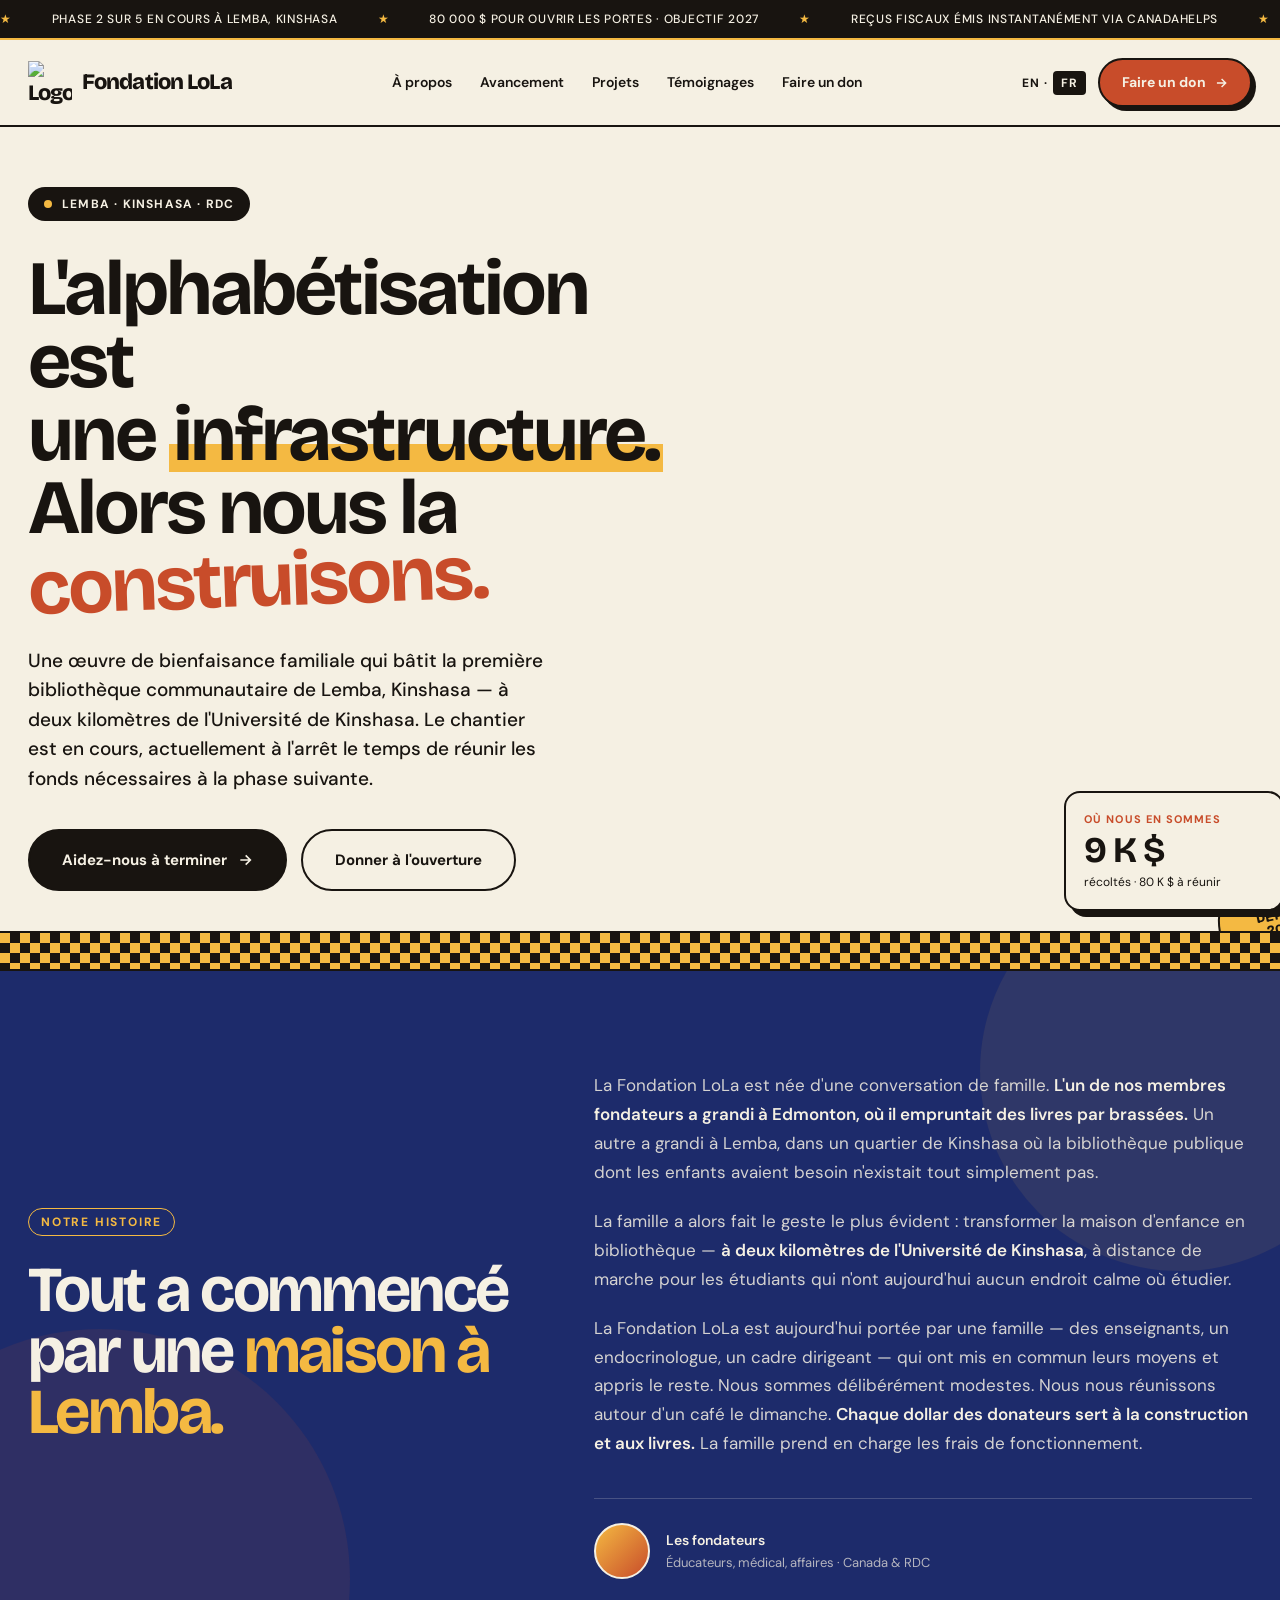
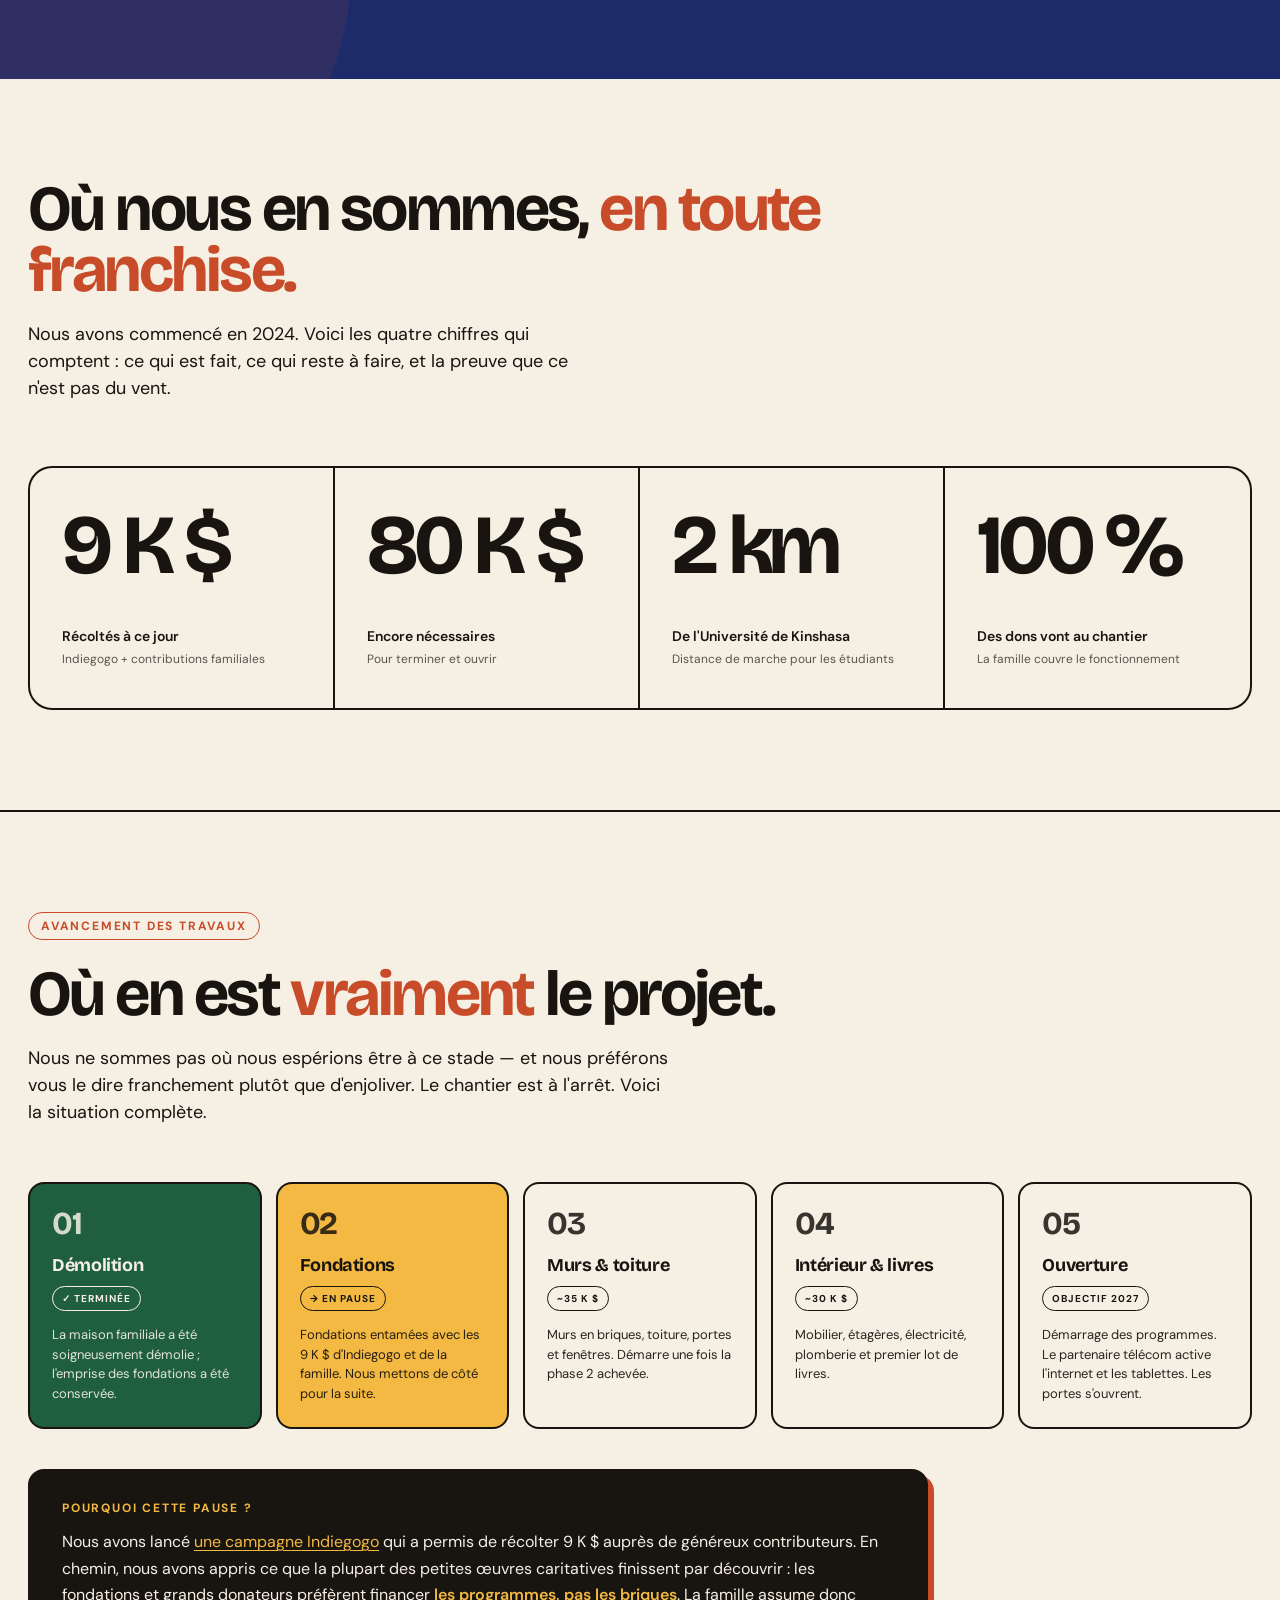
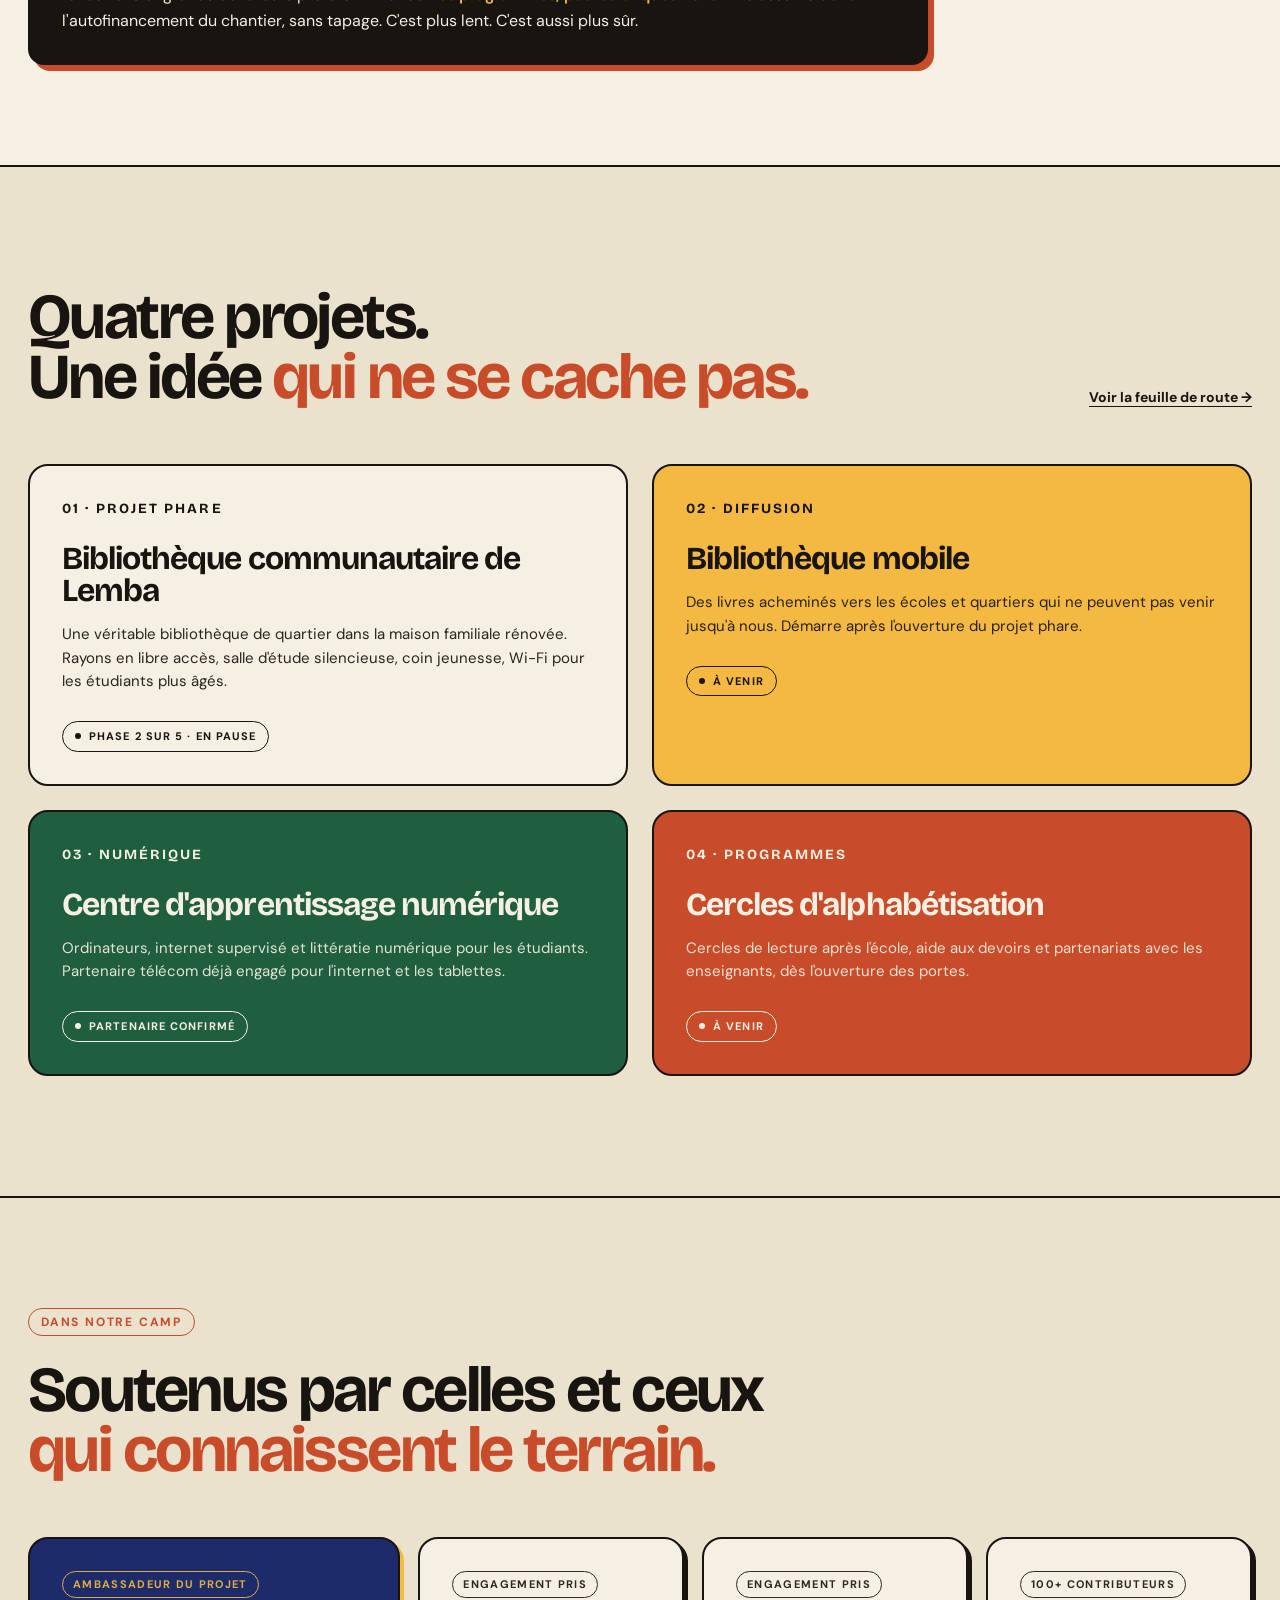
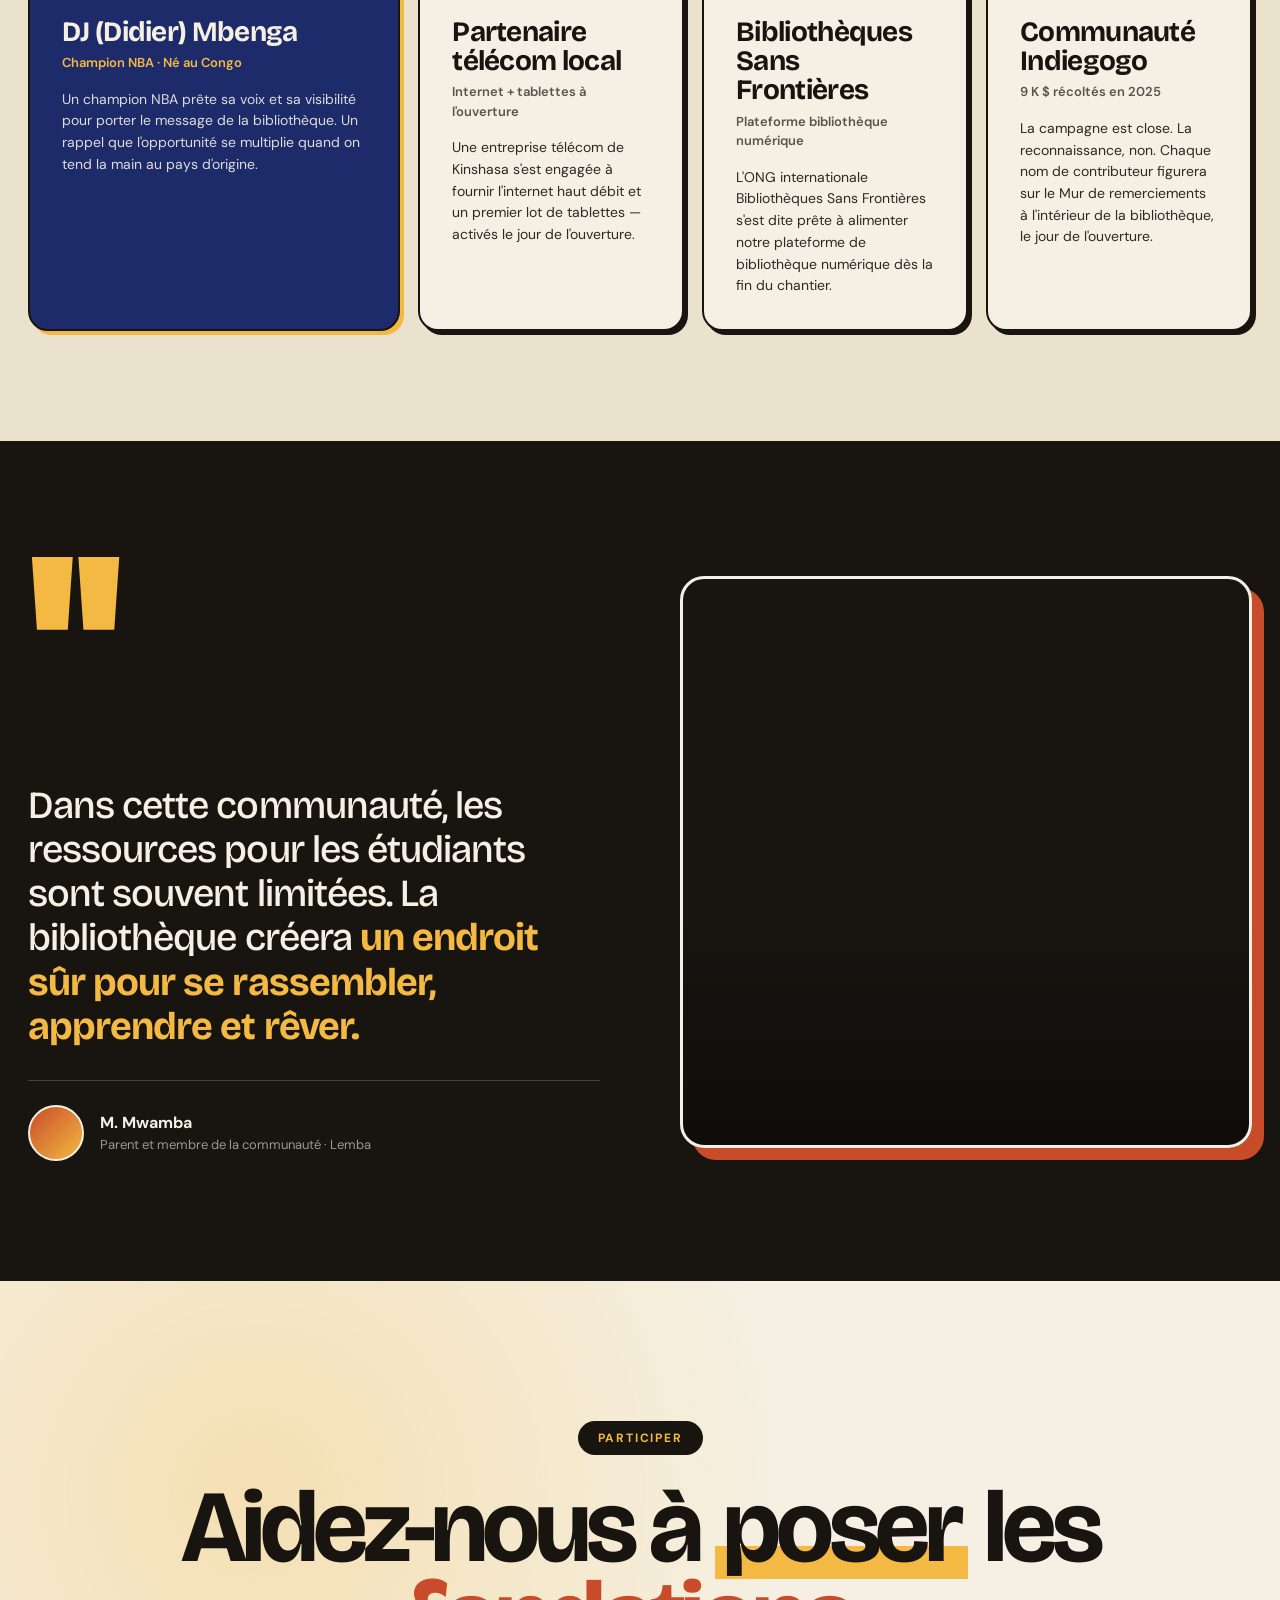
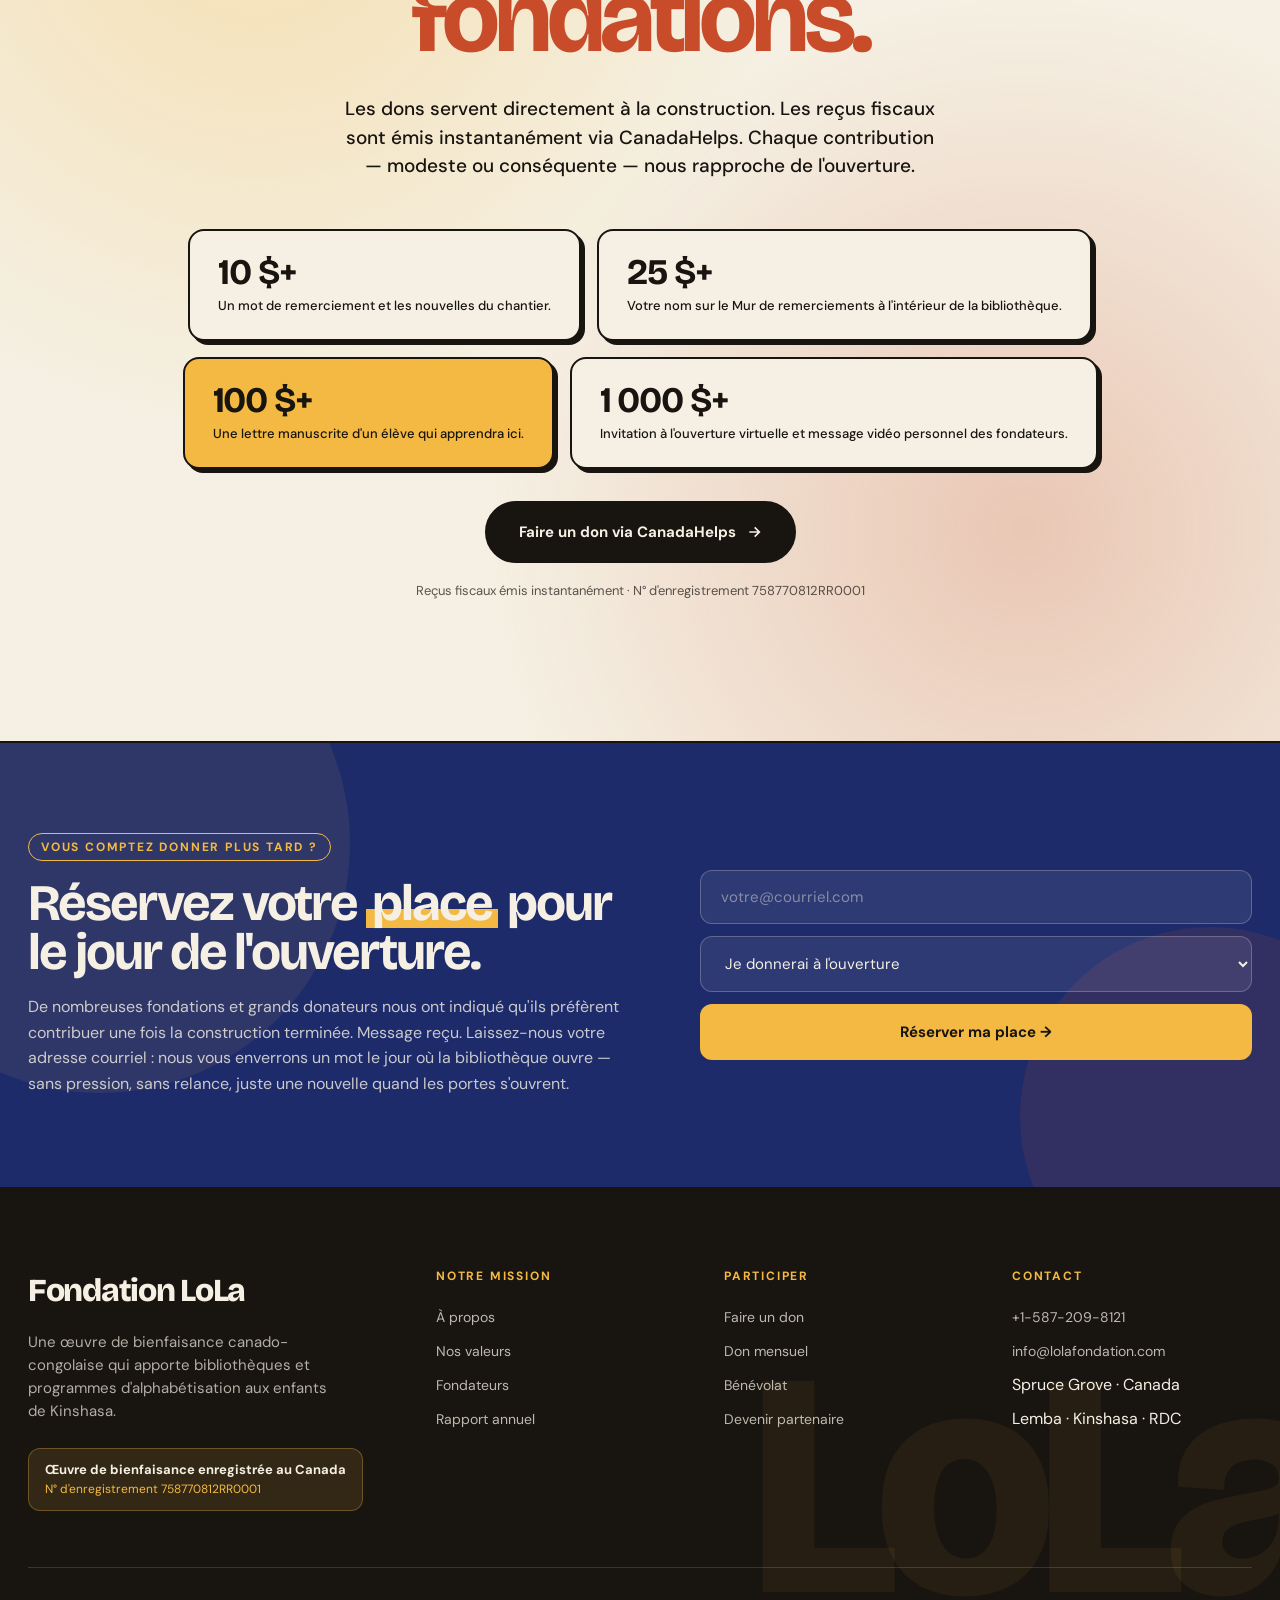
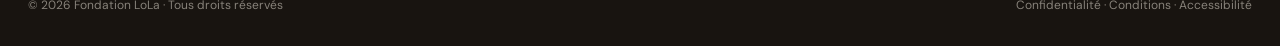
==== commit 608fcab7: "Add files via upload Add French pages" ====
--- a/index.html
+++ b/index.html
@@ -1,9 +1,9 @@
 <!DOCTYPE html>
-<html lang="en">
+<html lang="fr">
 <head>
 <meta charset="UTF-8">
 <meta name="viewport" content="width=device-width, initial-scale=1.0">
-<title>Fondation LoLa — Mockup 3: Bold & Cultural</title>
+<title>Fondation LoLa — La première bibliothèque communautaire de Lemba, Kinshasa</title>
 <link rel="preconnect" href="https://fonts.googleapis.com">
 <link rel="preconnect" href="https://fonts.gstatic.com" crossorigin>
 <link href="https://fonts.googleapis.com/css2?family=Bricolage+Grotesque:opsz,wght@10..48,300;10..48,400;10..48,500;10..48,600;10..48,700;10..48,800&family=DM+Sans:wght@400;500;600&display=swap" rel="stylesheet">
@@ -243,7 +243,7 @@
     border-radius: 20px;
     background:
       linear-gradient(160deg, rgba(244, 185, 66, 0.28) 0%, rgba(29, 43, 107, 0.6) 100%),
-      url('images/family-compound-mango-tree.jpg') center/cover;
+      url('../images/family-compound-mango-tree.jpg') center/cover;
     box-shadow: 12px 12px 0 var(--ink);
     position: relative;
     overflow: hidden;
@@ -612,7 +612,7 @@
     border-radius: 24px;
     background:
       linear-gradient(180deg, transparent 60%, rgba(0,0,0,0.4) 100%),
-      url('images/foundation-digging.jpg') center/cover;
+      url('../images/foundation-digging.jpg') center/cover;
     position: relative;
     box-shadow: 12px 12px 0 var(--clay);
   }
@@ -1055,34 +1055,34 @@
 
 <div class="ticker">
   <div class="ticker-track">
-    <span>Building Phase 2 of 5 in Lemba, Kinshasa</span>
-    <span>$80K to open the doors · Target 2027</span>
-    <span>Tax receipts issued instantly via CanadaHelps</span>
-    <span>Backed by NBA Champion DJ Mbenga</span>
-    <span>Building Phase 2 of 5 in Lemba, Kinshasa</span>
-    <span>$80K to open the doors · Target 2027</span>
-    <span>Tax receipts issued instantly via CanadaHelps</span>
-    <span>Backed by NBA Champion DJ Mbenga</span>
+    <span>Phase 2 sur 5 en cours à Lemba, Kinshasa</span>
+    <span>80 000 $ pour ouvrir les portes · Objectif 2027</span>
+    <span>Reçus fiscaux émis instantanément via CanadaHelps</span>
+    <span>Soutenus par DJ Mbenga, champion NBA</span>
+    <span>Phase 2 sur 5 en cours à Lemba, Kinshasa</span>
+    <span>80 000 $ pour ouvrir les portes · Objectif 2027</span>
+    <span>Reçus fiscaux émis instantanément via CanadaHelps</span>
+    <span>Soutenus par DJ Mbenga, champion NBA</span>
   </div>
 </div>
 
 <nav>
   <div class="container nav-row">
     <div class="logo">
-      <div class="logo-mark"><img src="images/lola-icon.svg" alt="Fondation LoLa logo"></div>
+      <div class="logo-mark"><img src="../images/lola-icon.svg" alt="Logo Fondation LoLa"></div>
       Fondation LoLa
     </div>
     <ul class="nav-links">
-      <li><a href="#about">About</a></li>
-      <li><a href="#progress">Progress</a></li>
-      <li><a href="#projects">Projects</a></li>
-      <li><a href="#voices">Voices</a></li>
-      <li><a href="#join">Donate</a></li>
+      <li><a href="a-propos.html">À propos</a></li>
+      <li><a href="avancement.html">Avancement</a></li>
+      <li><a href="projets.html">Projets</a></li>
+      <li><a href="#voices">Témoignages</a></li>
+      <li><a href="#join">Faire un don</a></li>
     </ul>
     <div class="nav-actions">
-      <div class="lang-toggle"><span class="active">EN</span> · <a href="fr/index.html">FR</a></div>
-      <a href="https://www.canadahelps.org/en/charities/fondation-lola/" target="_blank" rel="noopener" class="btn-donate">
-        Donate
+      <div class="lang-toggle"><a href="../index.html">EN</a> · <span class="active">FR</span></div>
+      <a href="https://www.canadahelps.org/fr/organismesdebienfaisance/fondation-lola/" target="_blank" rel="noopener" class="btn-donate">
+        Faire un don
         <svg width="14" height="14" viewBox="0 0 24 24" fill="none" stroke="currentColor" stroke-width="2.5"><path d="M5 12h14M13 5l7 7-7 7"/></svg>
       </a>
     </div>
@@ -1093,28 +1093,28 @@
   <div class="container">
     <div class="hero-grid">
       <div>
-        <div class="hero-tag"><span class="dot"></span>Lemba · Kinshasa · DRC</div>
+        <div class="hero-tag"><span class="dot"></span>Lemba · Kinshasa · RDC</div>
         <h1 class="headline">
-          Literacy is<br>
-          <span class="underline">infrastructure.</span><br>
-          So we're <span class="accent">building it.</span>
+          L'alphabétisation est<br>
+          une <span class="underline">infrastructure.</span><br>
+          Alors nous la <span class="accent">construisons.</span>
         </h1>
-        <p class="hero-lead">A family-founded charity building the first community library in Lemba, Kinshasa — two kilometres from the University of Kinshasa. Construction is underway, currently paused while we save for the next phase.</p>
+        <p class="hero-lead">Une œuvre de bienfaisance familiale qui bâtit la première bibliothèque communautaire de Lemba, Kinshasa — à deux kilomètres de l'Université de Kinshasa. Le chantier est en cours, actuellement à l'arrêt le temps de réunir les fonds nécessaires à la phase suivante.</p>
         <div class="hero-cta">
-          <a href="https://www.canadahelps.org/en/charities/fondation-lola/" target="_blank" rel="noopener" class="btn-big">
-            Help us finish
+          <a href="https://www.canadahelps.org/fr/organismesdebienfaisance/fondation-lola/" target="_blank" rel="noopener" class="btn-big">
+            Aidez-nous à terminer
             <svg width="16" height="16" viewBox="0 0 24 24" fill="none" stroke="currentColor" stroke-width="2.5"><path d="M5 12h14M13 5l7 7-7 7"/></svg>
           </a>
-          <a href="#pledge" class="btn-outline">Give once we open</a>
+          <a href="#pledge" class="btn-outline">Donner à l'ouverture</a>
         </div>
       </div>
       <div class="hero-visual">
-        <div class="hero-badge">Since<br>2024</div>
+        <div class="hero-badge">Depuis<br>2024</div>
         <div class="hero-photo"></div>
         <div class="hero-floating-card">
-          <div class="label">Where we are</div>
-          <div class="num">$9K</div>
-          <div class="desc">raised · $80K to go</div>
+          <div class="label">Où nous en sommes</div>
+          <div class="num">9 K $</div>
+          <div class="desc">récoltés · 80 K $ à réunir</div>
         </div>
       </div>
     </div>
@@ -1127,18 +1127,18 @@
   <div class="container">
     <div class="mission-grid">
       <div>
-        <div class="section-eyebrow">Our story</div>
-        <h2>It started with a <span class="yellow">house in Lemba.</span></h2>
+        <div class="section-eyebrow">Notre histoire</div>
+        <h2>Tout a commencé par une <span class="yellow">maison à Lemba.</span></h2>
       </div>
       <div class="mission-body">
-        <p>Fondation LoLa was born from a family conversation. <strong>One of our founders grew up in Edmonton, borrowing books by the armful.</strong> Another grew up in Lemba, in a Kinshasa neighbourhood where the public library most children needed simply did not exist.</p>
-        <p>So the family did the obvious thing. They turned the childhood home into a library — <strong>two kilometres from the University of Kinshasa</strong>, walking distance for students who today have nowhere quiet to study.</p>
-        <p>Today, Fondation LoLa is run by relatives — teachers, a medical doctor, a business executive — who pooled what they had and learned the rest. We are deliberately small. We meet over Sunday coffee. <strong>Every donor dollar goes to construction and books.</strong> The family covers operations.</p>
+        <p>La Fondation LoLa est née d'une conversation de famille. <strong>L'un de nos membres fondateurs a grandi à Edmonton, où il empruntait des livres par brassées.</strong> Un autre a grandi à Lemba, dans un quartier de Kinshasa où la bibliothèque publique dont les enfants avaient besoin n'existait tout simplement pas.</p>
+        <p>La famille a alors fait le geste le plus évident : transformer la maison d'enfance en bibliothèque — <strong>à deux kilomètres de l'Université de Kinshasa</strong>, à distance de marche pour les étudiants qui n'ont aujourd'hui aucun endroit calme où étudier.</p>
+        <p>La Fondation LoLa est aujourd'hui portée par une famille — des enseignants, un endocrinologue, un cadre dirigeant — qui ont mis en commun leurs moyens et appris le reste. Nous sommes délibérément modestes. Nous nous réunissons autour d'un café le dimanche. <strong>Chaque dollar des donateurs sert à la construction et aux livres.</strong> La famille prend en charge les frais de fonctionnement.</p>
         <div class="signature">
           <div class="signature-mark"></div>
           <div class="signature-text">
-            <strong>The founders</strong>
-            Educators, medical, business · Canada & DRC
+            <strong>Les fondateurs</strong>
+            Éducateurs, médical, affaires · Canada & RDC
           </div>
         </div>
       </div>
@@ -1149,25 +1149,25 @@
 <section class="impact" id="impact">
   <div class="container">
     <div class="impact-header">
-      <h2>Where we are, <span class="clay">honestly.</span></h2>
-      <p class="impact-lead">We started in 2024. Here are the four numbers that matter most — the good, the still-needed, and the proof we're real.</p>
+      <h2>Où nous en sommes, <span class="clay">en toute franchise.</span></h2>
+      <p class="impact-lead">Nous avons commencé en 2024. Voici les quatre chiffres qui comptent : ce qui est fait, ce qui reste à faire, et la preuve que ce n'est pas du vent.</p>
     </div>
     <div class="impact-grid">
       <div class="stat-cell">
-        <div class="stat-num">$9K</div>
-        <div class="stat-label">Raised so far<small>Indiegogo + family contributions</small></div>
+        <div class="stat-num">9 K $</div>
+        <div class="stat-label">Récoltés à ce jour<small>Indiegogo + contributions familiales</small></div>
       </div>
       <div class="stat-cell">
-        <div class="stat-num">$80K</div>
-        <div class="stat-label">Still needed<small>To finish the build and open</small></div>
+        <div class="stat-num">80 K $</div>
+        <div class="stat-label">Encore nécessaires<small>Pour terminer et ouvrir</small></div>
       </div>
       <div class="stat-cell">
         <div class="stat-num">2 km</div>
-        <div class="stat-label">From U. of Kinshasa<small>Walking distance for students</small></div>
+        <div class="stat-label">De l'Université de Kinshasa<small>Distance de marche pour les étudiants</small></div>
       </div>
       <div class="stat-cell">
-        <div class="stat-num">100%</div>
-        <div class="stat-label">Of donations to the build<small>Family covers all operations</small></div>
+        <div class="stat-num">100 %</div>
+        <div class="stat-label">Des dons vont au chantier<small>La famille couvre le fonctionnement</small></div>
       </div>
     </div>
   </div>
@@ -1176,47 +1176,47 @@
 <section class="build" id="progress">
   <div class="container">
     <div class="build-header">
-      <div class="section-eyebrow" style="color: var(--clay); border-color: var(--clay);">Build progress</div>
-      <h2>Where the project <span class="clay">actually is.</span></h2>
-      <p class="build-lead">We're not where we hoped to be by now — and we'd rather tell you that plainly than dress it up. Construction is paused. Here's the full picture.</p>
+      <div class="section-eyebrow" style="color: var(--clay); border-color: var(--clay);">Avancement des travaux</div>
+      <h2>Où en est <span class="clay">vraiment</span> le projet.</h2>
+      <p class="build-lead">Nous ne sommes pas où nous espérions être à ce stade — et nous préférons vous le dire franchement plutôt que d'enjoliver. Le chantier est à l'arrêt. Voici la situation complète.</p>
     </div>
 
     <div class="phase-grid">
       <div class="phase done">
         <div class="phase-num">01</div>
-        <div class="phase-title">Demolition</div>
-        <div class="phase-status-tag">✓ Complete</div>
-        <p>Childhood home carefully dismantled, retaining the foundation footprint.</p>
+        <div class="phase-title">Démolition</div>
+        <div class="phase-status-tag">✓ Terminée</div>
+        <p>La maison familiale a été soigneusement démolie ; l'emprise des fondations a été conservée.</p>
       </div>
       <div class="phase active">
         <div class="phase-num">02</div>
-        <div class="phase-title">Foundation</div>
-        <div class="phase-status-tag">→ Paused</div>
-        <p>Structural foundation begun with $9K from Indiegogo + family. Saving for the next push.</p>
+        <div class="phase-title">Fondations</div>
+        <div class="phase-status-tag">→ En pause</div>
+        <p>Fondations entamées avec les 9 K $ d'Indiegogo et de la famille. Nous mettons de côté pour la suite.</p>
       </div>
       <div class="phase pending">
         <div class="phase-num">03</div>
-        <div class="phase-title">Walls & Roof</div>
-        <div class="phase-status-tag">~$35K</div>
-        <p>Brick walls, roof, doors, and windows. Begins when phase 2 wraps.</p>
+        <div class="phase-title">Murs & toiture</div>
+        <div class="phase-status-tag">~35 K $</div>
+        <p>Murs en briques, toiture, portes et fenêtres. Démarre une fois la phase 2 achevée.</p>
       </div>
       <div class="phase pending">
         <div class="phase-num">04</div>
-        <div class="phase-title">Interior & Books</div>
-        <div class="phase-status-tag">~$30K</div>
-        <p>Furniture, shelving, electrical, plumbing, and the first wave of books.</p>
+        <div class="phase-title">Intérieur & livres</div>
+        <div class="phase-status-tag">~30 K $</div>
+        <p>Mobilier, étagères, électricité, plomberie et premier lot de livres.</p>
       </div>
       <div class="phase pending">
         <div class="phase-num">05</div>
-        <div class="phase-title">Doors Open</div>
-        <div class="phase-status-tag">Target 2027</div>
-        <p>Programs begin. Telecom partner activates internet & tablets. Doors open.</p>
+        <div class="phase-title">Ouverture</div>
+        <div class="phase-status-tag">Objectif 2027</div>
+        <p>Démarrage des programmes. Le partenaire télécom active l'internet et les tablettes. Les portes s'ouvrent.</p>
       </div>
     </div>
 
     <div class="honest-note">
-      <strong>Why the pause?</strong>
-      We launched <a href="https://www.indiegogo.com/en/projects/patrickngoyi/empower-kinshasa-build-a-community-library" target="_blank" rel="noopener">an Indiegogo campaign</a> that raised $9K from generous backers. Along the way we learned something most small charities eventually learn the hard way: foundations and major donors prefer to fund <em>programs, not bricks</em>. So the family is quietly self-funding the build. It is slower. It is also more certain.
+      <strong>Pourquoi cette pause ?</strong>
+      Nous avons lancé <a href="https://www.indiegogo.com/en/projects/patrickngoyi/empower-kinshasa-build-a-community-library" target="_blank" rel="noopener">une campagne Indiegogo</a> qui a permis de récolter 9 K $ auprès de généreux contributeurs. En chemin, nous avons appris ce que la plupart des petites œuvres caritatives finissent par découvrir : les fondations et grands donateurs préfèrent financer <em>les programmes, pas les briques</em>. La famille assume donc l'autofinancement du chantier, sans tapage. C'est plus lent. C'est aussi plus sûr.
     </div>
   </div>
 </section>
@@ -1224,33 +1224,33 @@
 <section class="projects" id="projects">
   <div class="container">
     <div class="projects-header">
-      <h2>Four projects.<br>One <span class="clay">very loud</span> idea.</h2>
-      <a href="#" style="font-size: 14px; font-weight: 700; color: var(--ink); text-decoration: underline; text-underline-offset: 4px;">See the roadmap →</a>
+      <h2>Quatre projets.<br>Une idée <span class="clay">qui ne se cache pas.</span></h2>
+      <a href="projets.html" style="font-size: 14px; font-weight: 700; color: var(--ink); text-decoration: underline; text-underline-offset: 4px;">Voir la feuille de route →</a>
     </div>
     <div class="project-grid">
       <div class="project">
-        <div class="project-num">01 · Flagship</div>
-        <div class="project-title">Lemba Community Library</div>
-        <div class="project-desc">A full neighbourhood library in a renovated family home. Open shelves, a quiet study room, a children's corner, Wi-Fi for older students.</div>
-        <div class="project-status"><span class="dot"></span>Phase 2 of 5 · Paused</div>
+        <div class="project-num">01 · Projet phare</div>
+        <div class="project-title">Bibliothèque communautaire de Lemba</div>
+        <div class="project-desc">Une véritable bibliothèque de quartier dans la maison familiale rénovée. Rayons en libre accès, salle d'étude silencieuse, coin jeunesse, Wi-Fi pour les étudiants plus âgés.</div>
+        <div class="project-status"><span class="dot"></span>Phase 2 sur 5 · En pause</div>
       </div>
       <div class="project">
-        <div class="project-num">02 · Outreach</div>
-        <div class="project-title">Mobile Library</div>
-        <div class="project-desc">Books delivered to schools and neighbourhoods that cannot easily come to us. Begins after the flagship opens.</div>
-        <div class="project-status"><span class="dot"></span>Roadmap</div>
+        <div class="project-num">02 · Diffusion</div>
+        <div class="project-title">Bibliothèque mobile</div>
+        <div class="project-desc">Des livres acheminés vers les écoles et quartiers qui ne peuvent pas venir jusqu'à nous. Démarre après l'ouverture du projet phare.</div>
+        <div class="project-status"><span class="dot"></span>À venir</div>
       </div>
       <div class="project">
-        <div class="project-num">03 · Digital</div>
-        <div class="project-title">Digital Learning Centre</div>
-        <div class="project-desc">Computers, supervised internet, and digital literacy for older students. Telecom partner pre-committed to internet and tablets.</div>
-        <div class="project-status"><span class="dot"></span>Partner secured</div>
+        <div class="project-num">03 · Numérique</div>
+        <div class="project-title">Centre d'apprentissage numérique</div>
+        <div class="project-desc">Ordinateurs, internet supervisé et littératie numérique pour les étudiants. Partenaire télécom déjà engagé pour l'internet et les tablettes.</div>
+        <div class="project-status"><span class="dot"></span>Partenaire confirmé</div>
       </div>
       <div class="project">
-        <div class="project-num">04 · Programs</div>
-        <div class="project-title">Literacy Circles</div>
-        <div class="project-desc">After-school reading circles, homework help, and teacher partnerships once the doors open.</div>
-        <div class="project-status"><span class="dot"></span>Roadmap</div>
+        <div class="project-num">04 · Programmes</div>
+        <div class="project-title">Cercles d'alphabétisation</div>
+        <div class="project-desc">Cercles de lecture après l'école, aide aux devoirs et partenariats avec les enseignants, dès l'ouverture des portes.</div>
+        <div class="project-status"><span class="dot"></span>À venir</div>
       </div>
     </div>
   </div>
@@ -1259,34 +1259,34 @@
 <section class="partners">
   <div class="container">
     <div class="partners-header">
-      <div class="section-eyebrow" style="color: var(--clay); border-color: var(--clay);">In our corner</div>
-      <h2>Backed by people who <span class="clay">know the work.</span></h2>
+      <div class="section-eyebrow" style="color: var(--clay); border-color: var(--clay);">Dans notre camp</div>
+      <h2>Soutenus par celles et ceux <span class="clay">qui connaissent le terrain.</span></h2>
     </div>
 
     <div class="partner-grid">
       <div class="partner-card big">
-        <div class="partner-tag">Project Ambassador</div>
+        <div class="partner-tag">Ambassadeur du projet</div>
         <h3>DJ (Didier) Mbenga</h3>
-        <p class="partner-role">NBA Champion · Congolese-born</p>
-        <p>An NBA Champion lending his voice and platform to amplify the library's mission. A reminder that opportunity multiplies when home gives back.</p>
+        <p class="partner-role">Champion NBA · Né au Congo</p>
+        <p>Un champion NBA prête sa voix et sa visibilité pour porter le message de la bibliothèque. Un rappel que l'opportunité se multiplie quand on tend la main au pays d'origine.</p>
       </div>
       <div class="partner-card">
-        <div class="partner-tag">Pre-committed</div>
-        <h3>Local telecom partner</h3>
-        <p class="partner-role">Internet + tablets at opening</p>
-        <p>A Kinshasa telecom company has pledged high-speed internet and a starter set of tablets — activated the day the doors open.</p>
+        <div class="partner-tag">Engagement pris</div>
+        <h3>Partenaire télécom local</h3>
+        <p class="partner-role">Internet + tablettes à l'ouverture</p>
+        <p>Une entreprise télécom de Kinshasa s'est engagée à fournir l'internet haut débit et un premier lot de tablettes — activés le jour de l'ouverture.</p>
       </div>
       <div class="partner-card">
-        <div class="partner-tag">Pre-committed</div>
+        <div class="partner-tag">Engagement pris</div>
         <h3>Bibliothèques Sans Frontières</h3>
-        <p class="partner-role">Digital library platform</p>
-        <p>The international NGO Libraries Without Borders is prepared to power our digital library platform once construction is complete.</p>
+        <p class="partner-role">Plateforme bibliothèque numérique</p>
+        <p>L'ONG internationale Bibliothèques Sans Frontières s'est dite prête à alimenter notre plateforme de bibliothèque numérique dès la fin du chantier.</p>
       </div>
       <div class="partner-card">
-        <div class="partner-tag">100+ Backers</div>
-        <h3>Indiegogo Community</h3>
-        <p class="partner-role">$9K raised in 2025</p>
-        <p>The campaign closed. The gratitude has not. Every backer's name will go on the Wall of Thanks inside the library, the day we open.</p>
+        <div class="partner-tag">100+ contributeurs</div>
+        <h3>Communauté Indiegogo</h3>
+        <p class="partner-role">9 K $ récoltés en 2025</p>
+        <p>La campagne est close. La reconnaissance, non. Chaque nom de contributeur figurera sur le Mur de remerciements à l'intérieur de la bibliothèque, le jour de l'ouverture.</p>
       </div>
     </div>
   </div>
@@ -1297,12 +1297,12 @@
     <div class="quote-grid">
       <div>
         <div class="quote-mark-big">"</div>
-        <p class="quote-text">In this community, resources for students are often limited. The library will create a <em>safe place to gather, learn, and dream.</em></p>
+        <p class="quote-text">Dans cette communauté, les ressources pour les étudiants sont souvent limitées. La bibliothèque créera <em>un endroit sûr pour se rassembler, apprendre et rêver.</em></p>
         <div class="quote-author">
           <div class="avatar"></div>
           <div>
-            <div class="name">Mr. Mwamba</div>
-            <div class="role">Parent and community member · Lemba</div>
+            <div class="name">M. Mwamba</div>
+            <div class="role">Parent et membre de la communauté · Lemba</div>
           </div>
         </div>
       </div>
@@ -1313,32 +1313,32 @@
 
 <section class="join" id="join">
   <div class="container">
-    <div class="join-eyebrow">Get involved</div>
-    <h2>Help us <span class="underline">lay</span> the<br><span class="clay">foundation.</span></h2>
-    <p class="join-lead">Donations go straight to construction. Tax receipts are issued instantly through CanadaHelps. Every contribution — large or small — moves us closer to opening day.</p>
+    <div class="join-eyebrow">Participer</div>
+    <h2>Aidez-nous à <span class="underline">poser</span> les<br><span class="clay">fondations.</span></h2>
+    <p class="join-lead">Les dons servent directement à la construction. Les reçus fiscaux sont émis instantanément via CanadaHelps. Chaque contribution — modeste ou conséquente — nous rapproche de l'ouverture.</p>
     <div class="donate-tiers">
       <div class="tier">
-        <div class="amount">$10+</div>
-        <div class="impact-text">A thank-you and progress updates from the build site.</div>
+        <div class="amount">10 $+</div>
+        <div class="impact-text">Un mot de remerciement et les nouvelles du chantier.</div>
       </div>
       <div class="tier">
-        <div class="amount">$25+</div>
-        <div class="impact-text">Your name on the Wall of Thanks inside the library.</div>
+        <div class="amount">25 $+</div>
+        <div class="impact-text">Votre nom sur le Mur de remerciements à l'intérieur de la bibliothèque.</div>
       </div>
       <div class="tier featured">
-        <div class="amount">$100+</div>
-        <div class="impact-text">A handwritten letter from a student who'll learn here.</div>
+        <div class="amount">100 $+</div>
+        <div class="impact-text">Une lettre manuscrite d'un élève qui apprendra ici.</div>
       </div>
       <div class="tier">
-        <div class="amount">$1,000+</div>
-        <div class="impact-text">Virtual opening invitation and a video message from the founders.</div>
-      </div>
-    </div>
-    <a href="https://www.canadahelps.org/en/charities/fondation-lola/" target="_blank" rel="noopener" class="btn-big">
-      Donate via CanadaHelps
+        <div class="amount">1 000 $+</div>
+        <div class="impact-text">Invitation à l'ouverture virtuelle et message vidéo personnel des fondateurs.</div>
+      </div>
+    </div>
+    <a href="https://www.canadahelps.org/fr/organismesdebienfaisance/fondation-lola/" target="_blank" rel="noopener" class="btn-big">
+      Faire un don via CanadaHelps
       <svg width="16" height="16" viewBox="0 0 24 24" fill="none" stroke="currentColor" stroke-width="2.5"><path d="M5 12h14M13 5l7 7-7 7"/></svg>
     </a>
-    <p style="font-size: 13px; color: var(--ink); margin-top: 18px; opacity: 0.7;">Tax receipts issued instantly · Charity #758770812RR0001</p>
+    <p style="font-size: 13px; color: var(--ink); margin-top: 18px; opacity: 0.7;">Reçus fiscaux émis instantanément · N° d'enregistrement 758770812RR0001</p>
   </div>
 </section>
 
@@ -1346,20 +1346,20 @@
   <div class="container">
     <div class="pledge-card">
       <div>
-        <div class="pledge-eyebrow">Plan to give later?</div>
-        <h2>Save your <span class="yellow">spot</span> for opening day.</h2>
-        <p>Most foundations and major donors have told us they'd rather help once construction is done. We hear you. Drop your email and we'll let you know the moment the library opens — no pressure, no follow-ups, just one note when the doors swing open.</p>
+        <div class="pledge-eyebrow">Vous comptez donner plus tard ?</div>
+        <h2>Réservez votre <span class="yellow">place</span> pour le jour de l'ouverture.</h2>
+        <p>De nombreuses fondations et grands donateurs nous ont indiqué qu'ils préfèrent contribuer une fois la construction terminée. Message reçu. Laissez-nous votre adresse courriel : nous vous enverrons un mot le jour où la bibliothèque ouvre — sans pression, sans relance, juste une nouvelle quand les portes s'ouvrent.</p>
       </div>
       <form class="pledge-form" onsubmit="event.preventDefault();">
-        <input type="email" placeholder="your@email.com" required>
+        <input type="email" placeholder="votre@courriel.com" required>
         <select>
-          <option>I'll consider giving once you open</option>
-          <option>I'd like to give monthly post-opening</option>
-          <option>I'd like to volunteer</option>
-          <option>I'd like to partner / donate goods or books</option>
-          <option>I just want to follow along</option>
+          <option>Je donnerai à l'ouverture</option>
+          <option>Je donnerai mensuellement après l'ouverture</option>
+          <option>Je veux faire du bénévolat</option>
+          <option>Je veux nouer un partenariat / donner des biens ou livres</option>
+          <option>Je souhaite simplement suivre l'avancement</option>
         </select>
-        <button type="submit">Save my spot →</button>
+        <button type="submit">Réserver ma place →</button>
       </form>
     </div>
   </div>
@@ -1370,28 +1370,28 @@
     <div class="footer-grid">
       <div>
         <div class="footer-brand">Fondation LoLa</div>
-        <p class="footer-tagline">A Canadian-Congolese charity bringing libraries and literacy programs to the children of Kinshasa.</p>
+        <p class="footer-tagline">Une œuvre de bienfaisance canado-congolaise qui apporte bibliothèques et programmes d'alphabétisation aux enfants de Kinshasa.</p>
         <div class="charity-no">
-          <strong>Registered Canadian Charity</strong>
-          BN 758770812RR0001
+          <strong>Œuvre de bienfaisance enregistrée au Canada</strong>
+          N° d'enregistrement 758770812RR0001
         </div>
       </div>
       <div>
-        <h4>Mission</h4>
+        <h4>Notre mission</h4>
         <ul>
-          <li><a href="#">About us</a></li>
-          <li><a href="#">Our values</a></li>
-          <li><a href="#">Founders</a></li>
-          <li><a href="#">Annual report</a></li>
+          <li><a href="a-propos.html">À propos</a></li>
+          <li><a href="a-propos.html#values">Nos valeurs</a></li>
+          <li><a href="a-propos.html#founders">Fondateurs</a></li>
+          <li><a href="avancement.html">Rapport annuel</a></li>
         </ul>
       </div>
       <div>
-        <h4>Get involved</h4>
+        <h4>Participer</h4>
         <ul>
-          <li><a href="#">Donate</a></li>
-          <li><a href="#">Monthly giving</a></li>
-          <li><a href="#">Volunteer</a></li>
-          <li><a href="#">Partner with us</a></li>
+          <li><a href="https://www.canadahelps.org/fr/organismesdebienfaisance/fondation-lola/" target="_blank" rel="noopener">Faire un don</a></li>
+          <li><a href="agir.html#monthly">Don mensuel</a></li>
+          <li><a href="agir.html#volunteer">Bénévolat</a></li>
+          <li><a href="agir.html#partner">Devenir partenaire</a></li>
         </ul>
       </div>
       <div>
@@ -1400,13 +1400,13 @@
           <li><a href="tel:+15872098121">+1-587-209-8121</a></li>
           <li><a href="mailto:info@lolafondation.com">info@lolafondation.com</a></li>
           <li>Spruce Grove · Canada</li>
-          <li>Lemba · Kinshasa · DRC</li>
+          <li>Lemba · Kinshasa · RDC</li>
         </ul>
       </div>
     </div>
     <div class="footer-bottom">
-      <div>© 2026 Fondation LoLa · All rights reserved</div>
-      <div>Privacy · Terms · Accessibility</div>
+      <div>© 2026 Fondation LoLa · Tous droits réservés</div>
+      <div>Confidentialité · Conditions · Accessibilité</div>
     </div>
   </div>
 </footer>
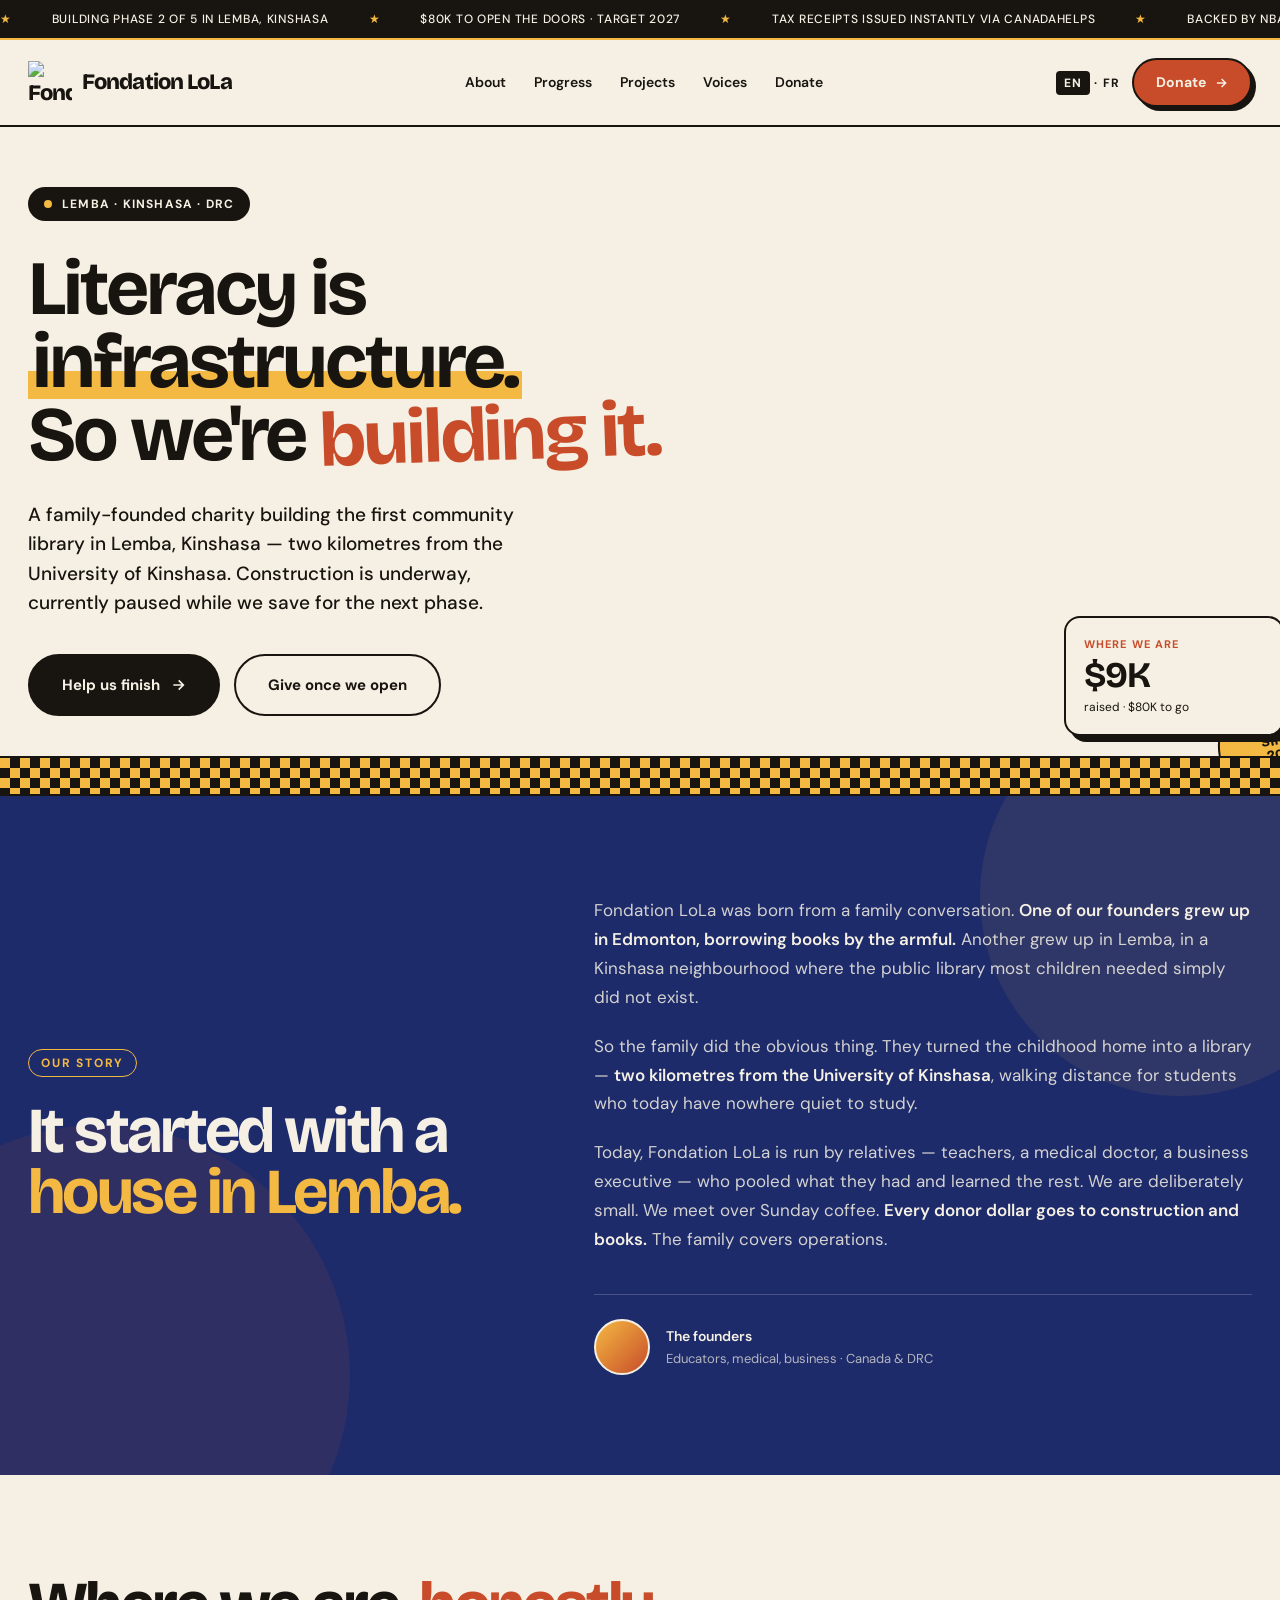
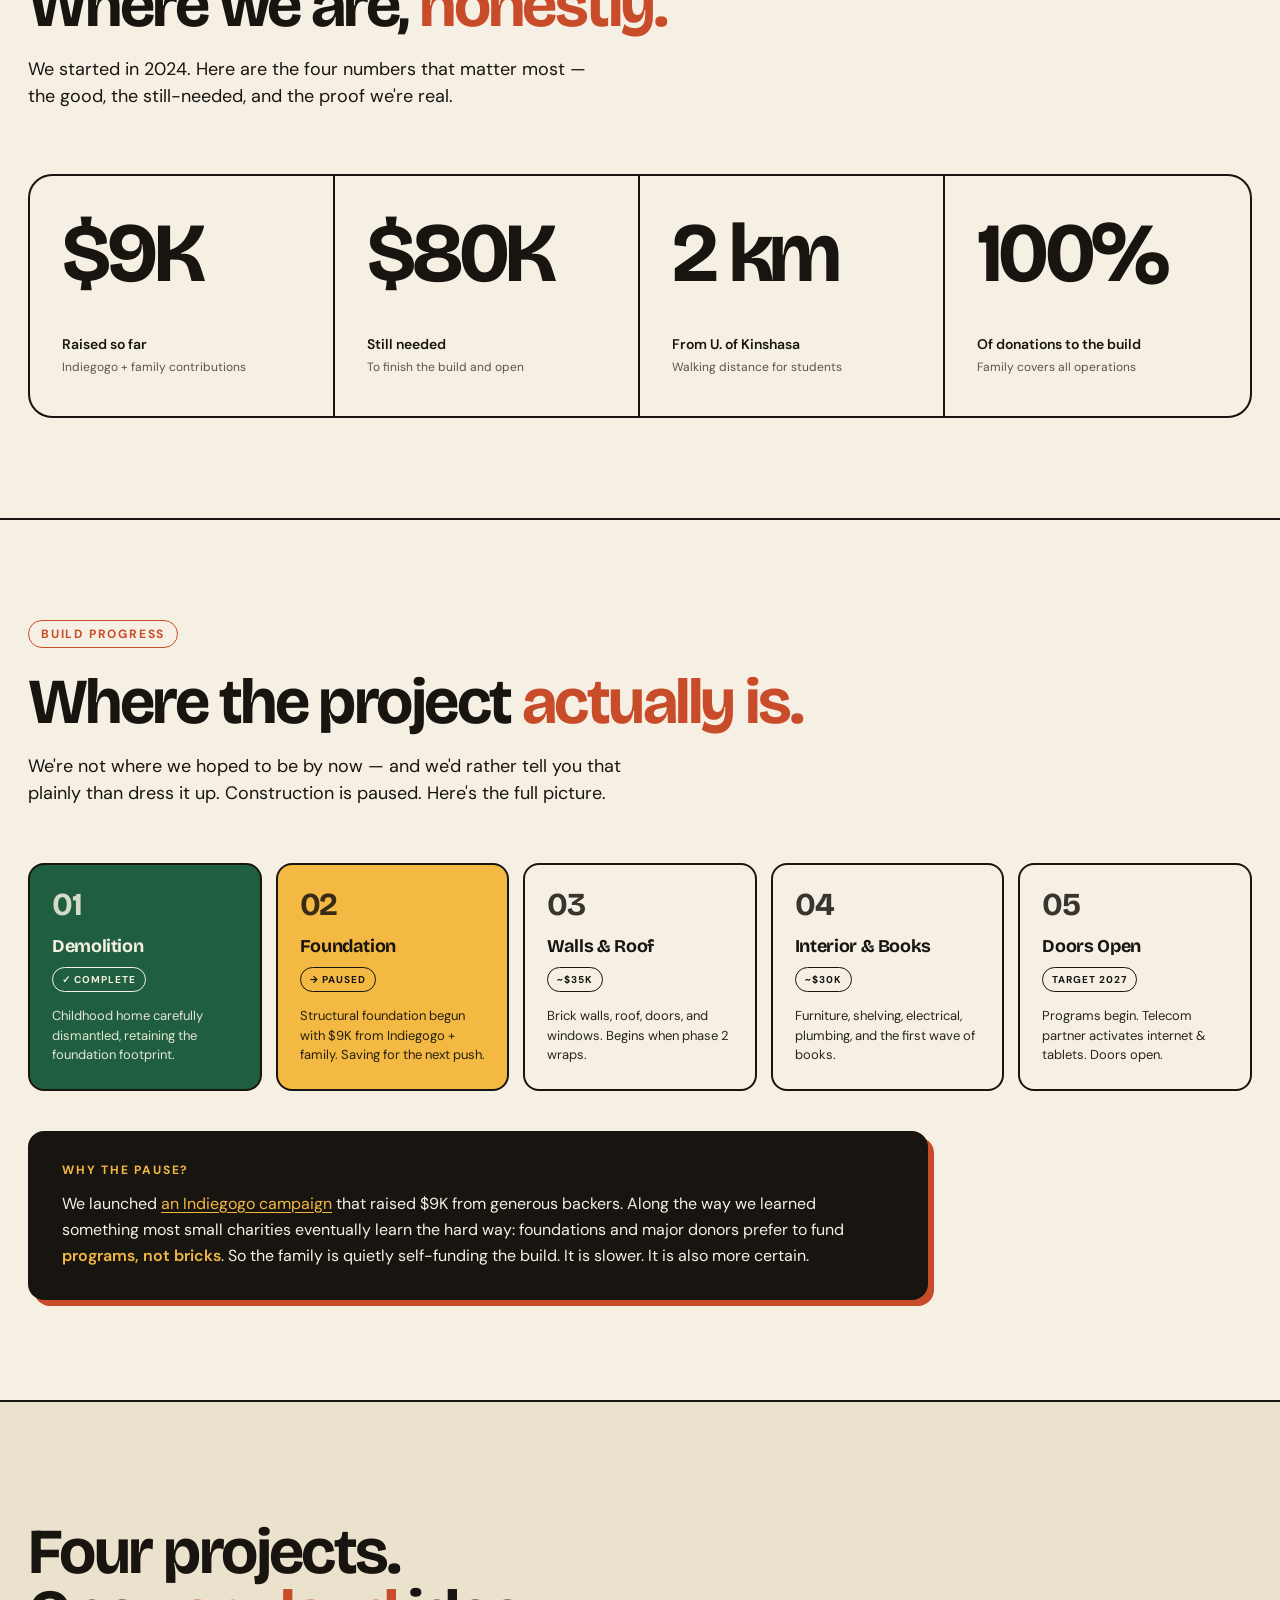
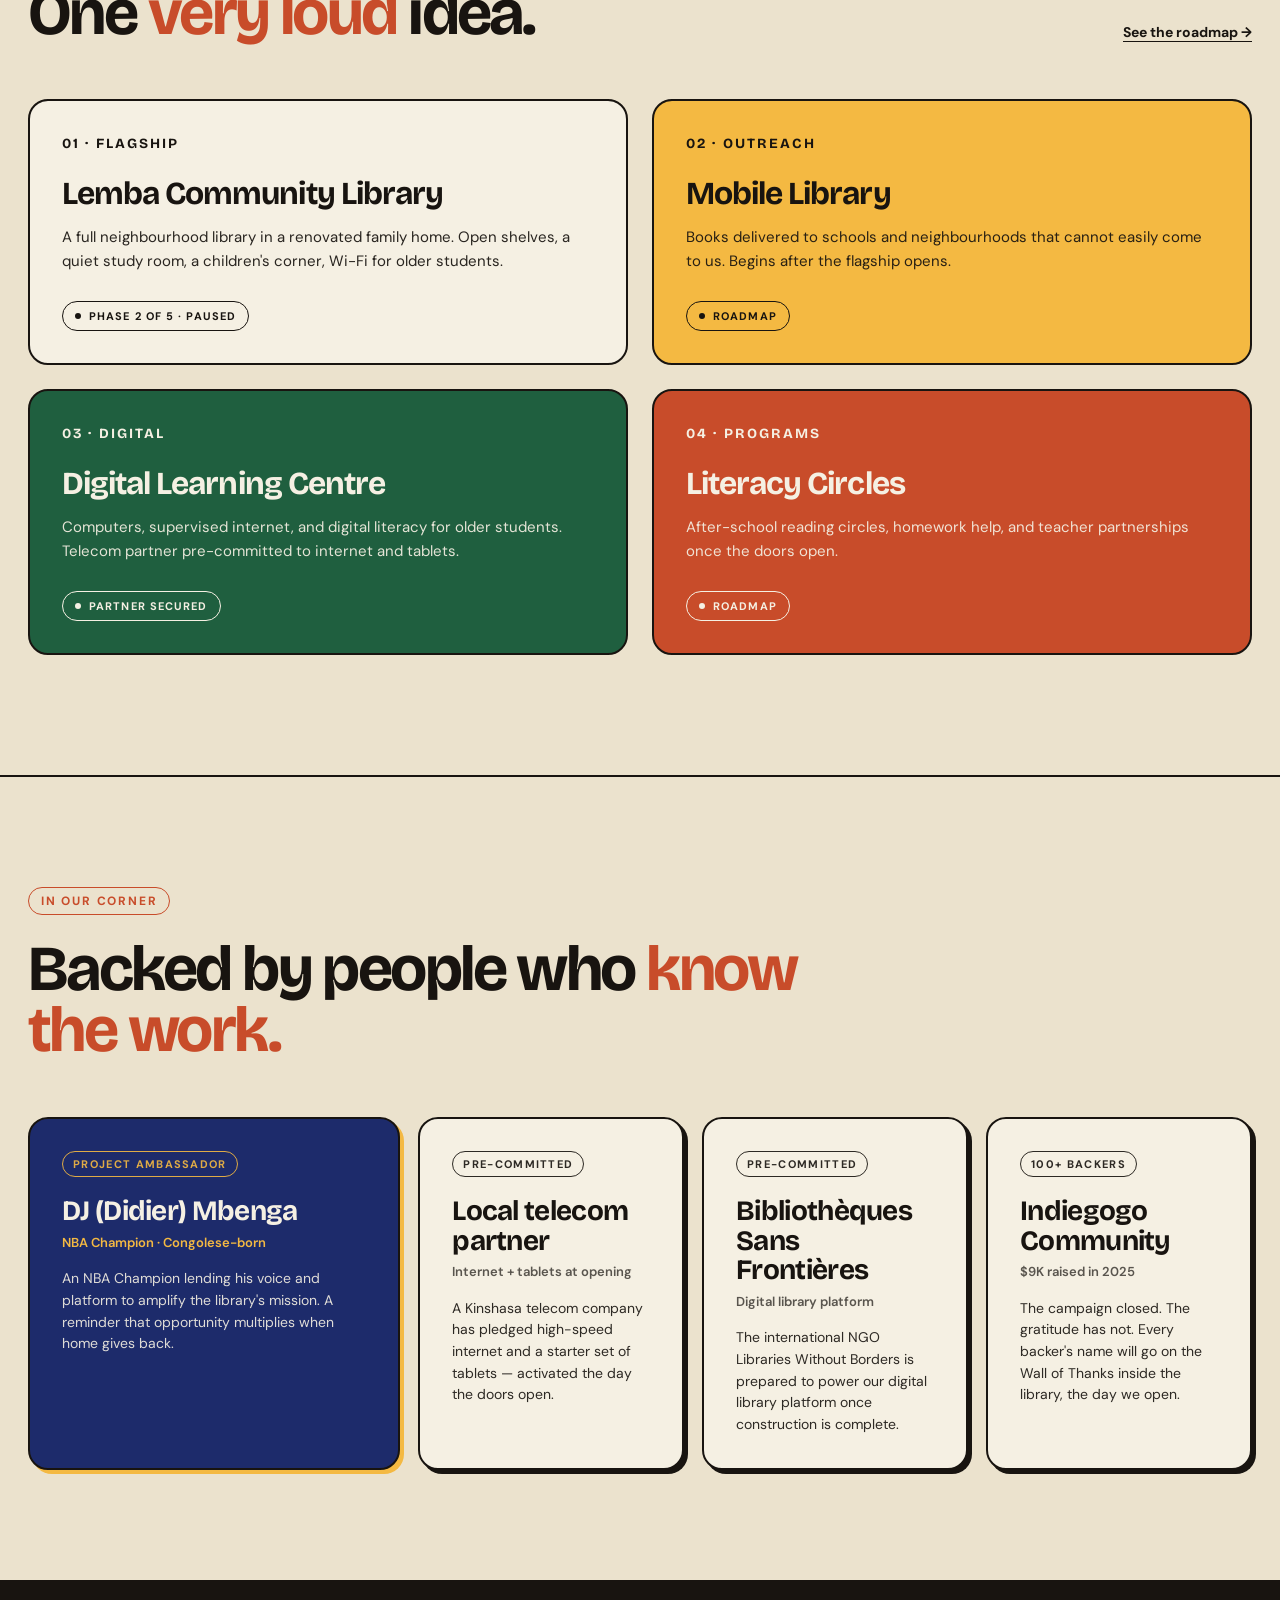
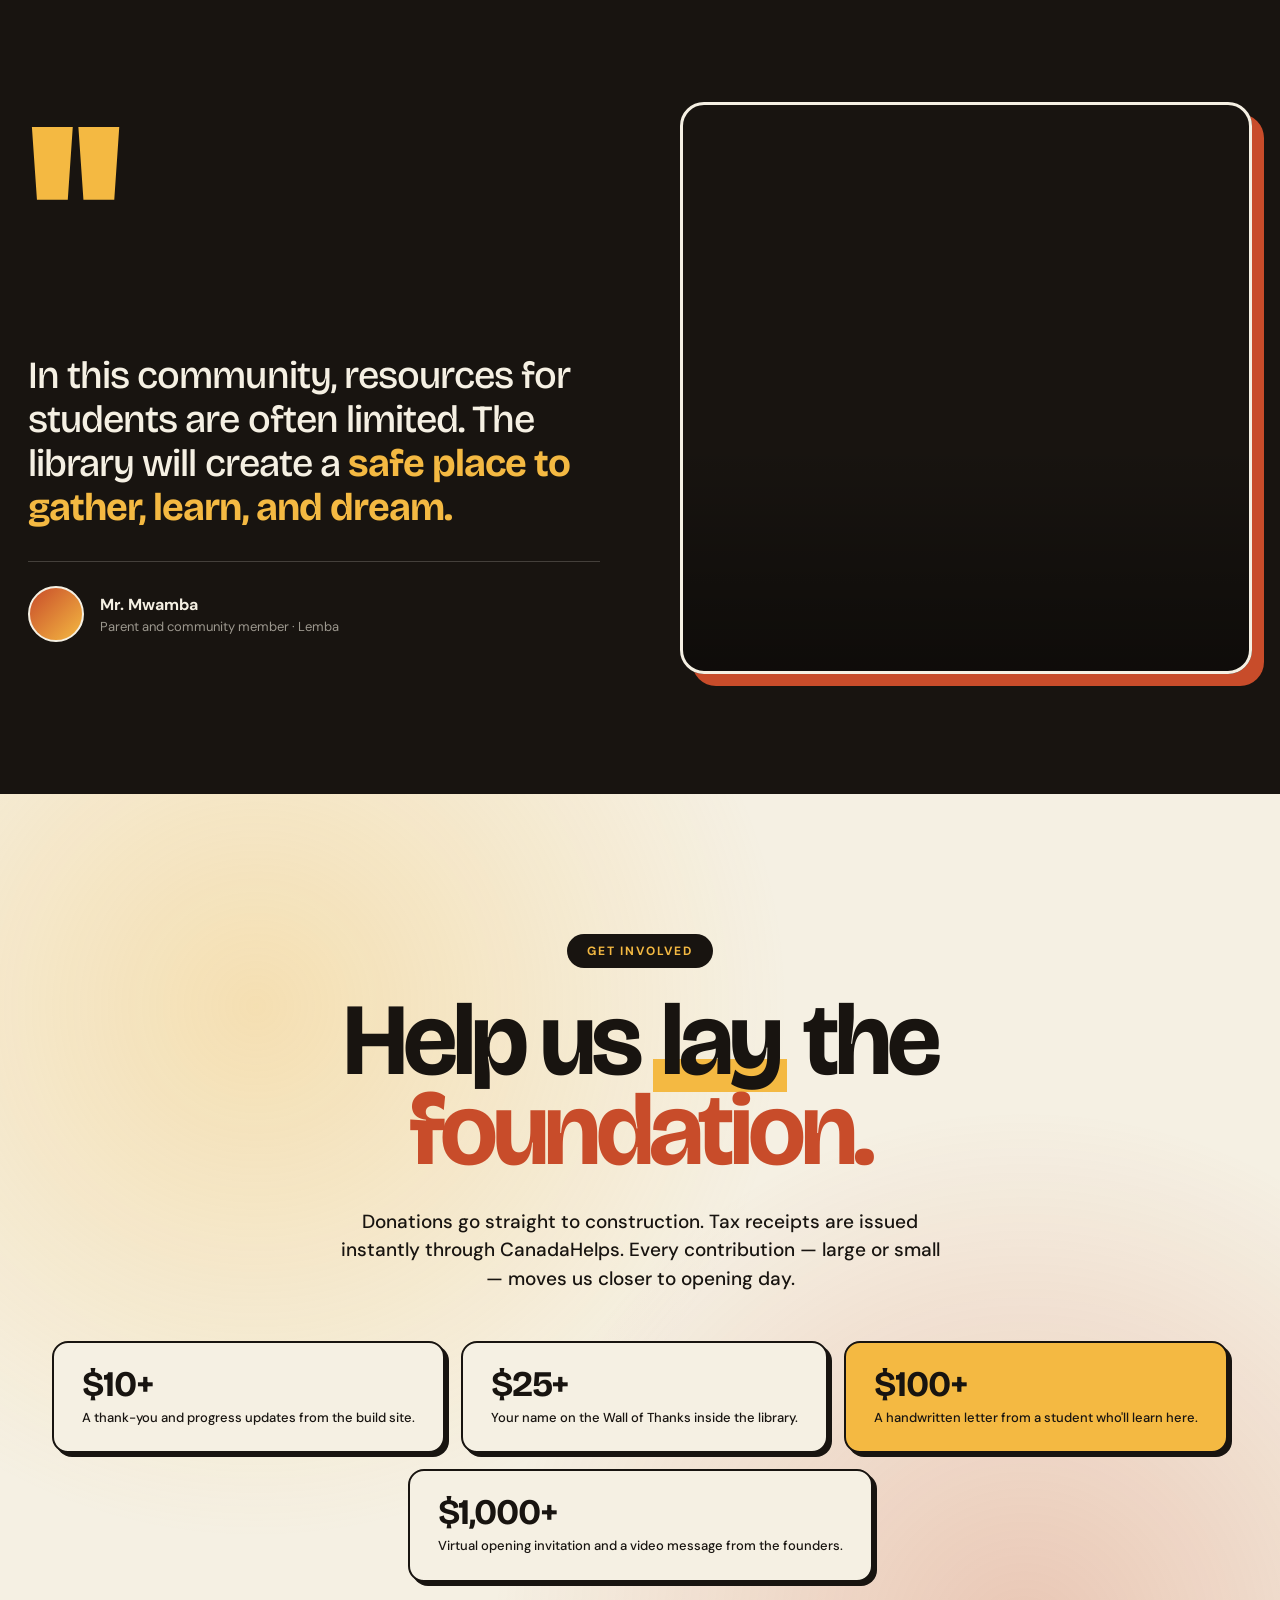
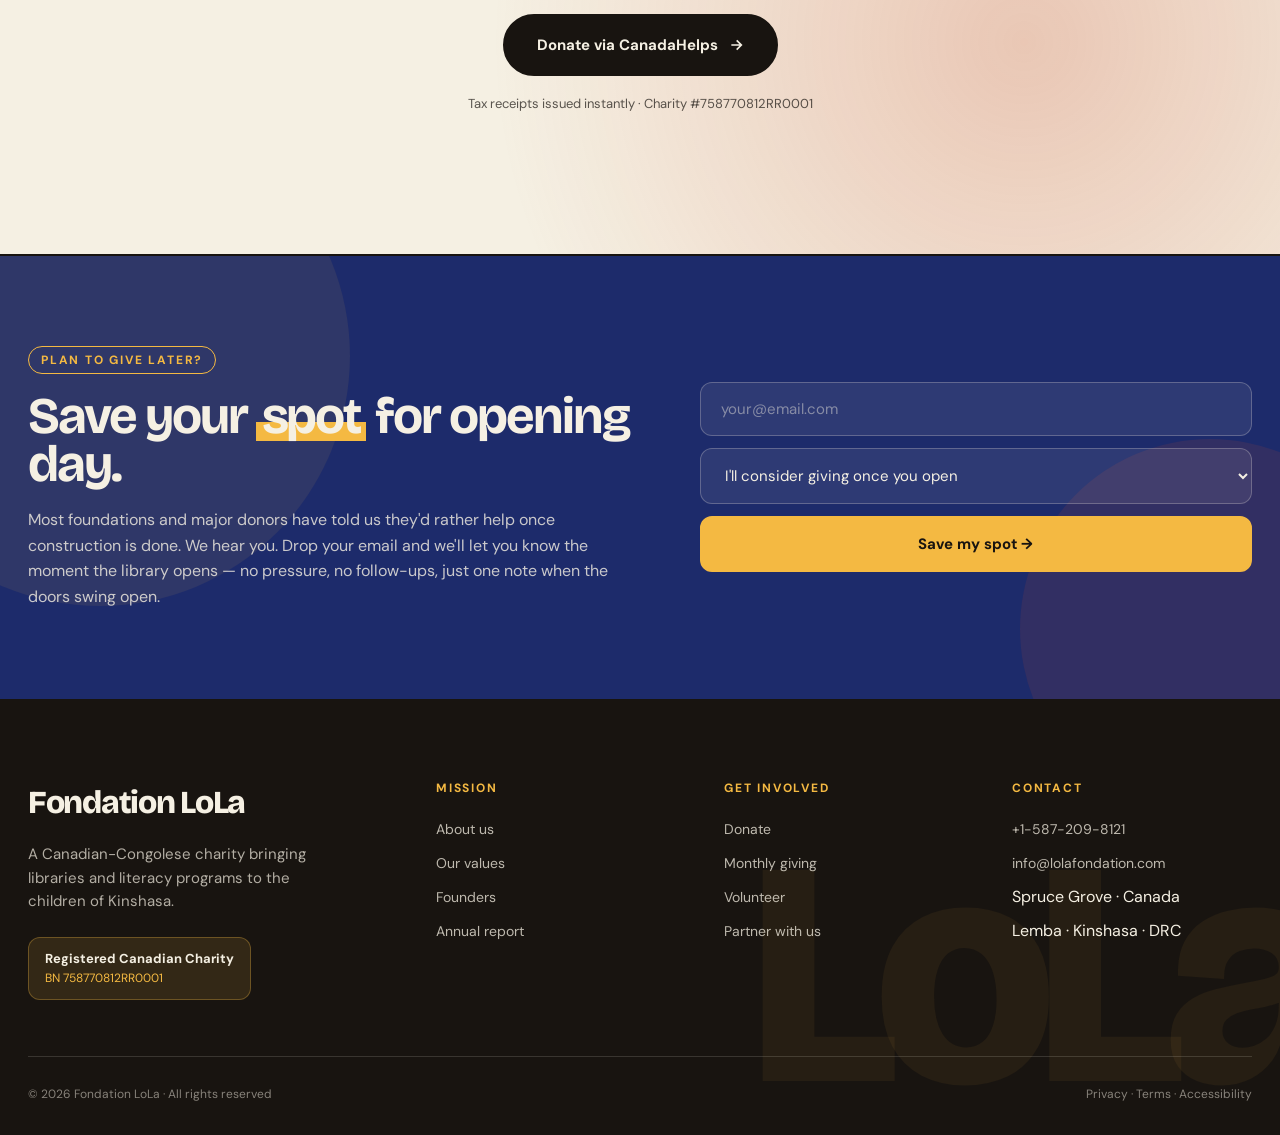
==== commit 869cbfd2: "Add files via upload Add root HTML files and stylesheet" ====
--- a/index.html
+++ b/index.html
@@ -1,9 +1,9 @@
 <!DOCTYPE html>
-<html lang="fr">
+<html lang="en">
 <head>
 <meta charset="UTF-8">
 <meta name="viewport" content="width=device-width, initial-scale=1.0">
-<title>Fondation LoLa — La première bibliothèque communautaire de Lemba, Kinshasa</title>
+<title>Fondation LoLa — Mockup 3: Bold & Cultural</title>
 <link rel="preconnect" href="https://fonts.googleapis.com">
 <link rel="preconnect" href="https://fonts.gstatic.com" crossorigin>
 <link href="https://fonts.googleapis.com/css2?family=Bricolage+Grotesque:opsz,wght@10..48,300;10..48,400;10..48,500;10..48,600;10..48,700;10..48,800&family=DM+Sans:wght@400;500;600&display=swap" rel="stylesheet">
@@ -243,7 +243,7 @@
     border-radius: 20px;
     background:
       linear-gradient(160deg, rgba(244, 185, 66, 0.28) 0%, rgba(29, 43, 107, 0.6) 100%),
-      url('../images/family-compound-mango-tree.jpg') center/cover;
+      url('images/family-compound-mango-tree.jpg') center/cover;
     box-shadow: 12px 12px 0 var(--ink);
     position: relative;
     overflow: hidden;
@@ -612,7 +612,7 @@
     border-radius: 24px;
     background:
       linear-gradient(180deg, transparent 60%, rgba(0,0,0,0.4) 100%),
-      url('../images/foundation-digging.jpg') center/cover;
+      url('images/foundation-digging.jpg') center/cover;
     position: relative;
     box-shadow: 12px 12px 0 var(--clay);
   }
@@ -1055,34 +1055,34 @@
 
 <div class="ticker">
   <div class="ticker-track">
-    <span>Phase 2 sur 5 en cours à Lemba, Kinshasa</span>
-    <span>80 000 $ pour ouvrir les portes · Objectif 2027</span>
-    <span>Reçus fiscaux émis instantanément via CanadaHelps</span>
-    <span>Soutenus par DJ Mbenga, champion NBA</span>
-    <span>Phase 2 sur 5 en cours à Lemba, Kinshasa</span>
-    <span>80 000 $ pour ouvrir les portes · Objectif 2027</span>
-    <span>Reçus fiscaux émis instantanément via CanadaHelps</span>
-    <span>Soutenus par DJ Mbenga, champion NBA</span>
+    <span>Building Phase 2 of 5 in Lemba, Kinshasa</span>
+    <span>$80K to open the doors · Target 2027</span>
+    <span>Tax receipts issued instantly via CanadaHelps</span>
+    <span>Backed by NBA Champion DJ Mbenga</span>
+    <span>Building Phase 2 of 5 in Lemba, Kinshasa</span>
+    <span>$80K to open the doors · Target 2027</span>
+    <span>Tax receipts issued instantly via CanadaHelps</span>
+    <span>Backed by NBA Champion DJ Mbenga</span>
   </div>
 </div>
 
 <nav>
   <div class="container nav-row">
     <div class="logo">
-      <div class="logo-mark"><img src="../images/lola-icon.svg" alt="Logo Fondation LoLa"></div>
+      <div class="logo-mark"><img src="images/lola-icon.svg" alt="Fondation LoLa logo"></div>
       Fondation LoLa
     </div>
     <ul class="nav-links">
-      <li><a href="a-propos.html">À propos</a></li>
-      <li><a href="avancement.html">Avancement</a></li>
-      <li><a href="projets.html">Projets</a></li>
-      <li><a href="#voices">Témoignages</a></li>
-      <li><a href="#join">Faire un don</a></li>
+      <li><a href="#about">About</a></li>
+      <li><a href="#progress">Progress</a></li>
+      <li><a href="#projects">Projects</a></li>
+      <li><a href="#voices">Voices</a></li>
+      <li><a href="#join">Donate</a></li>
     </ul>
     <div class="nav-actions">
-      <div class="lang-toggle"><a href="../index.html">EN</a> · <span class="active">FR</span></div>
-      <a href="https://www.canadahelps.org/fr/organismesdebienfaisance/fondation-lola/" target="_blank" rel="noopener" class="btn-donate">
-        Faire un don
+      <div class="lang-toggle"><span class="active">EN</span> · <a href="fr/index.html">FR</a></div>
+      <a href="https://www.canadahelps.org/en/charities/fondation-lola/" target="_blank" rel="noopener" class="btn-donate">
+        Donate
         <svg width="14" height="14" viewBox="0 0 24 24" fill="none" stroke="currentColor" stroke-width="2.5"><path d="M5 12h14M13 5l7 7-7 7"/></svg>
       </a>
     </div>
@@ -1093,28 +1093,28 @@
   <div class="container">
     <div class="hero-grid">
       <div>
-        <div class="hero-tag"><span class="dot"></span>Lemba · Kinshasa · RDC</div>
+        <div class="hero-tag"><span class="dot"></span>Lemba · Kinshasa · DRC</div>
         <h1 class="headline">
-          L'alphabétisation est<br>
-          une <span class="underline">infrastructure.</span><br>
-          Alors nous la <span class="accent">construisons.</span>
+          Literacy is<br>
+          <span class="underline">infrastructure.</span><br>
+          So we're <span class="accent">building it.</span>
         </h1>
-        <p class="hero-lead">Une œuvre de bienfaisance familiale qui bâtit la première bibliothèque communautaire de Lemba, Kinshasa — à deux kilomètres de l'Université de Kinshasa. Le chantier est en cours, actuellement à l'arrêt le temps de réunir les fonds nécessaires à la phase suivante.</p>
+        <p class="hero-lead">A family-founded charity building the first community library in Lemba, Kinshasa — two kilometres from the University of Kinshasa. Construction is underway, currently paused while we save for the next phase.</p>
         <div class="hero-cta">
-          <a href="https://www.canadahelps.org/fr/organismesdebienfaisance/fondation-lola/" target="_blank" rel="noopener" class="btn-big">
-            Aidez-nous à terminer
+          <a href="https://www.canadahelps.org/en/charities/fondation-lola/" target="_blank" rel="noopener" class="btn-big">
+            Help us finish
             <svg width="16" height="16" viewBox="0 0 24 24" fill="none" stroke="currentColor" stroke-width="2.5"><path d="M5 12h14M13 5l7 7-7 7"/></svg>
           </a>
-          <a href="#pledge" class="btn-outline">Donner à l'ouverture</a>
+          <a href="#pledge" class="btn-outline">Give once we open</a>
         </div>
       </div>
       <div class="hero-visual">
-        <div class="hero-badge">Depuis<br>2024</div>
+        <div class="hero-badge">Since<br>2024</div>
         <div class="hero-photo"></div>
         <div class="hero-floating-card">
-          <div class="label">Où nous en sommes</div>
-          <div class="num">9 K $</div>
-          <div class="desc">récoltés · 80 K $ à réunir</div>
+          <div class="label">Where we are</div>
+          <div class="num">$9K</div>
+          <div class="desc">raised · $80K to go</div>
         </div>
       </div>
     </div>
@@ -1127,18 +1127,18 @@
   <div class="container">
     <div class="mission-grid">
       <div>
-        <div class="section-eyebrow">Notre histoire</div>
-        <h2>Tout a commencé par une <span class="yellow">maison à Lemba.</span></h2>
+        <div class="section-eyebrow">Our story</div>
+        <h2>It started with a <span class="yellow">house in Lemba.</span></h2>
       </div>
       <div class="mission-body">
-        <p>La Fondation LoLa est née d'une conversation de famille. <strong>L'un de nos membres fondateurs a grandi à Edmonton, où il empruntait des livres par brassées.</strong> Un autre a grandi à Lemba, dans un quartier de Kinshasa où la bibliothèque publique dont les enfants avaient besoin n'existait tout simplement pas.</p>
-        <p>La famille a alors fait le geste le plus évident : transformer la maison d'enfance en bibliothèque — <strong>à deux kilomètres de l'Université de Kinshasa</strong>, à distance de marche pour les étudiants qui n'ont aujourd'hui aucun endroit calme où étudier.</p>
-        <p>La Fondation LoLa est aujourd'hui portée par une famille — des enseignants, un endocrinologue, un cadre dirigeant — qui ont mis en commun leurs moyens et appris le reste. Nous sommes délibérément modestes. Nous nous réunissons autour d'un café le dimanche. <strong>Chaque dollar des donateurs sert à la construction et aux livres.</strong> La famille prend en charge les frais de fonctionnement.</p>
+        <p>Fondation LoLa was born from a family conversation. <strong>One of our founders grew up in Edmonton, borrowing books by the armful.</strong> Another grew up in Lemba, in a Kinshasa neighbourhood where the public library most children needed simply did not exist.</p>
+        <p>So the family did the obvious thing. They turned the childhood home into a library — <strong>two kilometres from the University of Kinshasa</strong>, walking distance for students who today have nowhere quiet to study.</p>
+        <p>Today, Fondation LoLa is run by relatives — teachers, a medical doctor, a business executive — who pooled what they had and learned the rest. We are deliberately small. We meet over Sunday coffee. <strong>Every donor dollar goes to construction and books.</strong> The family covers operations.</p>
         <div class="signature">
           <div class="signature-mark"></div>
           <div class="signature-text">
-            <strong>Les fondateurs</strong>
-            Éducateurs, médical, affaires · Canada & RDC
+            <strong>The founders</strong>
+            Educators, medical, business · Canada & DRC
           </div>
         </div>
       </div>
@@ -1149,25 +1149,25 @@
 <section class="impact" id="impact">
   <div class="container">
     <div class="impact-header">
-      <h2>Où nous en sommes, <span class="clay">en toute franchise.</span></h2>
-      <p class="impact-lead">Nous avons commencé en 2024. Voici les quatre chiffres qui comptent : ce qui est fait, ce qui reste à faire, et la preuve que ce n'est pas du vent.</p>
+      <h2>Where we are, <span class="clay">honestly.</span></h2>
+      <p class="impact-lead">We started in 2024. Here are the four numbers that matter most — the good, the still-needed, and the proof we're real.</p>
     </div>
     <div class="impact-grid">
       <div class="stat-cell">
-        <div class="stat-num">9 K $</div>
-        <div class="stat-label">Récoltés à ce jour<small>Indiegogo + contributions familiales</small></div>
+        <div class="stat-num">$9K</div>
+        <div class="stat-label">Raised so far<small>Indiegogo + family contributions</small></div>
       </div>
       <div class="stat-cell">
-        <div class="stat-num">80 K $</div>
-        <div class="stat-label">Encore nécessaires<small>Pour terminer et ouvrir</small></div>
+        <div class="stat-num">$80K</div>
+        <div class="stat-label">Still needed<small>To finish the build and open</small></div>
       </div>
       <div class="stat-cell">
         <div class="stat-num">2 km</div>
-        <div class="stat-label">De l'Université de Kinshasa<small>Distance de marche pour les étudiants</small></div>
+        <div class="stat-label">From U. of Kinshasa<small>Walking distance for students</small></div>
       </div>
       <div class="stat-cell">
-        <div class="stat-num">100 %</div>
-        <div class="stat-label">Des dons vont au chantier<small>La famille couvre le fonctionnement</small></div>
+        <div class="stat-num">100%</div>
+        <div class="stat-label">Of donations to the build<small>Family covers all operations</small></div>
       </div>
     </div>
   </div>
@@ -1176,47 +1176,47 @@
 <section class="build" id="progress">
   <div class="container">
     <div class="build-header">
-      <div class="section-eyebrow" style="color: var(--clay); border-color: var(--clay);">Avancement des travaux</div>
-      <h2>Où en est <span class="clay">vraiment</span> le projet.</h2>
-      <p class="build-lead">Nous ne sommes pas où nous espérions être à ce stade — et nous préférons vous le dire franchement plutôt que d'enjoliver. Le chantier est à l'arrêt. Voici la situation complète.</p>
+      <div class="section-eyebrow" style="color: var(--clay); border-color: var(--clay);">Build progress</div>
+      <h2>Where the project <span class="clay">actually is.</span></h2>
+      <p class="build-lead">We're not where we hoped to be by now — and we'd rather tell you that plainly than dress it up. Construction is paused. Here's the full picture.</p>
     </div>
 
     <div class="phase-grid">
       <div class="phase done">
         <div class="phase-num">01</div>
-        <div class="phase-title">Démolition</div>
-        <div class="phase-status-tag">✓ Terminée</div>
-        <p>La maison familiale a été soigneusement démolie ; l'emprise des fondations a été conservée.</p>
+        <div class="phase-title">Demolition</div>
+        <div class="phase-status-tag">✓ Complete</div>
+        <p>Childhood home carefully dismantled, retaining the foundation footprint.</p>
       </div>
       <div class="phase active">
         <div class="phase-num">02</div>
-        <div class="phase-title">Fondations</div>
-        <div class="phase-status-tag">→ En pause</div>
-        <p>Fondations entamées avec les 9 K $ d'Indiegogo et de la famille. Nous mettons de côté pour la suite.</p>
+        <div class="phase-title">Foundation</div>
+        <div class="phase-status-tag">→ Paused</div>
+        <p>Structural foundation begun with $9K from Indiegogo + family. Saving for the next push.</p>
       </div>
       <div class="phase pending">
         <div class="phase-num">03</div>
-        <div class="phase-title">Murs & toiture</div>
-        <div class="phase-status-tag">~35 K $</div>
-        <p>Murs en briques, toiture, portes et fenêtres. Démarre une fois la phase 2 achevée.</p>
+        <div class="phase-title">Walls & Roof</div>
+        <div class="phase-status-tag">~$35K</div>
+        <p>Brick walls, roof, doors, and windows. Begins when phase 2 wraps.</p>
       </div>
       <div class="phase pending">
         <div class="phase-num">04</div>
-        <div class="phase-title">Intérieur & livres</div>
-        <div class="phase-status-tag">~30 K $</div>
-        <p>Mobilier, étagères, électricité, plomberie et premier lot de livres.</p>
+        <div class="phase-title">Interior & Books</div>
+        <div class="phase-status-tag">~$30K</div>
+        <p>Furniture, shelving, electrical, plumbing, and the first wave of books.</p>
       </div>
       <div class="phase pending">
         <div class="phase-num">05</div>
-        <div class="phase-title">Ouverture</div>
-        <div class="phase-status-tag">Objectif 2027</div>
-        <p>Démarrage des programmes. Le partenaire télécom active l'internet et les tablettes. Les portes s'ouvrent.</p>
+        <div class="phase-title">Doors Open</div>
+        <div class="phase-status-tag">Target 2027</div>
+        <p>Programs begin. Telecom partner activates internet & tablets. Doors open.</p>
       </div>
     </div>
 
     <div class="honest-note">
-      <strong>Pourquoi cette pause ?</strong>
-      Nous avons lancé <a href="https://www.indiegogo.com/en/projects/patrickngoyi/empower-kinshasa-build-a-community-library" target="_blank" rel="noopener">une campagne Indiegogo</a> qui a permis de récolter 9 K $ auprès de généreux contributeurs. En chemin, nous avons appris ce que la plupart des petites œuvres caritatives finissent par découvrir : les fondations et grands donateurs préfèrent financer <em>les programmes, pas les briques</em>. La famille assume donc l'autofinancement du chantier, sans tapage. C'est plus lent. C'est aussi plus sûr.
+      <strong>Why the pause?</strong>
+      We launched <a href="https://www.indiegogo.com/en/projects/patrickngoyi/empower-kinshasa-build-a-community-library" target="_blank" rel="noopener">an Indiegogo campaign</a> that raised $9K from generous backers. Along the way we learned something most small charities eventually learn the hard way: foundations and major donors prefer to fund <em>programs, not bricks</em>. So the family is quietly self-funding the build. It is slower. It is also more certain.
     </div>
   </div>
 </section>
@@ -1224,33 +1224,33 @@
 <section class="projects" id="projects">
   <div class="container">
     <div class="projects-header">
-      <h2>Quatre projets.<br>Une idée <span class="clay">qui ne se cache pas.</span></h2>
-      <a href="projets.html" style="font-size: 14px; font-weight: 700; color: var(--ink); text-decoration: underline; text-underline-offset: 4px;">Voir la feuille de route →</a>
+      <h2>Four projects.<br>One <span class="clay">very loud</span> idea.</h2>
+      <a href="#" style="font-size: 14px; font-weight: 700; color: var(--ink); text-decoration: underline; text-underline-offset: 4px;">See the roadmap →</a>
     </div>
     <div class="project-grid">
       <div class="project">
-        <div class="project-num">01 · Projet phare</div>
-        <div class="project-title">Bibliothèque communautaire de Lemba</div>
-        <div class="project-desc">Une véritable bibliothèque de quartier dans la maison familiale rénovée. Rayons en libre accès, salle d'étude silencieuse, coin jeunesse, Wi-Fi pour les étudiants plus âgés.</div>
-        <div class="project-status"><span class="dot"></span>Phase 2 sur 5 · En pause</div>
+        <div class="project-num">01 · Flagship</div>
+        <div class="project-title">Lemba Community Library</div>
+        <div class="project-desc">A full neighbourhood library in a renovated family home. Open shelves, a quiet study room, a children's corner, Wi-Fi for older students.</div>
+        <div class="project-status"><span class="dot"></span>Phase 2 of 5 · Paused</div>
       </div>
       <div class="project">
-        <div class="project-num">02 · Diffusion</div>
-        <div class="project-title">Bibliothèque mobile</div>
-        <div class="project-desc">Des livres acheminés vers les écoles et quartiers qui ne peuvent pas venir jusqu'à nous. Démarre après l'ouverture du projet phare.</div>
-        <div class="project-status"><span class="dot"></span>À venir</div>
+        <div class="project-num">02 · Outreach</div>
+        <div class="project-title">Mobile Library</div>
+        <div class="project-desc">Books delivered to schools and neighbourhoods that cannot easily come to us. Begins after the flagship opens.</div>
+        <div class="project-status"><span class="dot"></span>Roadmap</div>
       </div>
       <div class="project">
-        <div class="project-num">03 · Numérique</div>
-        <div class="project-title">Centre d'apprentissage numérique</div>
-        <div class="project-desc">Ordinateurs, internet supervisé et littératie numérique pour les étudiants. Partenaire télécom déjà engagé pour l'internet et les tablettes.</div>
-        <div class="project-status"><span class="dot"></span>Partenaire confirmé</div>
+        <div class="project-num">03 · Digital</div>
+        <div class="project-title">Digital Learning Centre</div>
+        <div class="project-desc">Computers, supervised internet, and digital literacy for older students. Telecom partner pre-committed to internet and tablets.</div>
+        <div class="project-status"><span class="dot"></span>Partner secured</div>
       </div>
       <div class="project">
-        <div class="project-num">04 · Programmes</div>
-        <div class="project-title">Cercles d'alphabétisation</div>
-        <div class="project-desc">Cercles de lecture après l'école, aide aux devoirs et partenariats avec les enseignants, dès l'ouverture des portes.</div>
-        <div class="project-status"><span class="dot"></span>À venir</div>
+        <div class="project-num">04 · Programs</div>
+        <div class="project-title">Literacy Circles</div>
+        <div class="project-desc">After-school reading circles, homework help, and teacher partnerships once the doors open.</div>
+        <div class="project-status"><span class="dot"></span>Roadmap</div>
       </div>
     </div>
   </div>
@@ -1259,34 +1259,34 @@
 <section class="partners">
   <div class="container">
     <div class="partners-header">
-      <div class="section-eyebrow" style="color: var(--clay); border-color: var(--clay);">Dans notre camp</div>
-      <h2>Soutenus par celles et ceux <span class="clay">qui connaissent le terrain.</span></h2>
+      <div class="section-eyebrow" style="color: var(--clay); border-color: var(--clay);">In our corner</div>
+      <h2>Backed by people who <span class="clay">know the work.</span></h2>
     </div>
 
     <div class="partner-grid">
       <div class="partner-card big">
-        <div class="partner-tag">Ambassadeur du projet</div>
+        <div class="partner-tag">Project Ambassador</div>
         <h3>DJ (Didier) Mbenga</h3>
-        <p class="partner-role">Champion NBA · Né au Congo</p>
-        <p>Un champion NBA prête sa voix et sa visibilité pour porter le message de la bibliothèque. Un rappel que l'opportunité se multiplie quand on tend la main au pays d'origine.</p>
+        <p class="partner-role">NBA Champion · Congolese-born</p>
+        <p>An NBA Champion lending his voice and platform to amplify the library's mission. A reminder that opportunity multiplies when home gives back.</p>
       </div>
       <div class="partner-card">
-        <div class="partner-tag">Engagement pris</div>
-        <h3>Partenaire télécom local</h3>
-        <p class="partner-role">Internet + tablettes à l'ouverture</p>
-        <p>Une entreprise télécom de Kinshasa s'est engagée à fournir l'internet haut débit et un premier lot de tablettes — activés le jour de l'ouverture.</p>
+        <div class="partner-tag">Pre-committed</div>
+        <h3>Local telecom partner</h3>
+        <p class="partner-role">Internet + tablets at opening</p>
+        <p>A Kinshasa telecom company has pledged high-speed internet and a starter set of tablets — activated the day the doors open.</p>
       </div>
       <div class="partner-card">
-        <div class="partner-tag">Engagement pris</div>
+        <div class="partner-tag">Pre-committed</div>
         <h3>Bibliothèques Sans Frontières</h3>
-        <p class="partner-role">Plateforme bibliothèque numérique</p>
-        <p>L'ONG internationale Bibliothèques Sans Frontières s'est dite prête à alimenter notre plateforme de bibliothèque numérique dès la fin du chantier.</p>
+        <p class="partner-role">Digital library platform</p>
+        <p>The international NGO Libraries Without Borders is prepared to power our digital library platform once construction is complete.</p>
       </div>
       <div class="partner-card">
-        <div class="partner-tag">100+ contributeurs</div>
-        <h3>Communauté Indiegogo</h3>
-        <p class="partner-role">9 K $ récoltés en 2025</p>
-        <p>La campagne est close. La reconnaissance, non. Chaque nom de contributeur figurera sur le Mur de remerciements à l'intérieur de la bibliothèque, le jour de l'ouverture.</p>
+        <div class="partner-tag">100+ Backers</div>
+        <h3>Indiegogo Community</h3>
+        <p class="partner-role">$9K raised in 2025</p>
+        <p>The campaign closed. The gratitude has not. Every backer's name will go on the Wall of Thanks inside the library, the day we open.</p>
       </div>
     </div>
   </div>
@@ -1297,12 +1297,12 @@
     <div class="quote-grid">
       <div>
         <div class="quote-mark-big">"</div>
-        <p class="quote-text">Dans cette communauté, les ressources pour les étudiants sont souvent limitées. La bibliothèque créera <em>un endroit sûr pour se rassembler, apprendre et rêver.</em></p>
+        <p class="quote-text">In this community, resources for students are often limited. The library will create a <em>safe place to gather, learn, and dream.</em></p>
         <div class="quote-author">
           <div class="avatar"></div>
           <div>
-            <div class="name">M. Mwamba</div>
-            <div class="role">Parent et membre de la communauté · Lemba</div>
+            <div class="name">Mr. Mwamba</div>
+            <div class="role">Parent and community member · Lemba</div>
           </div>
         </div>
       </div>
@@ -1313,32 +1313,32 @@
 
 <section class="join" id="join">
   <div class="container">
-    <div class="join-eyebrow">Participer</div>
-    <h2>Aidez-nous à <span class="underline">poser</span> les<br><span class="clay">fondations.</span></h2>
-    <p class="join-lead">Les dons servent directement à la construction. Les reçus fiscaux sont émis instantanément via CanadaHelps. Chaque contribution — modeste ou conséquente — nous rapproche de l'ouverture.</p>
+    <div class="join-eyebrow">Get involved</div>
+    <h2>Help us <span class="underline">lay</span> the<br><span class="clay">foundation.</span></h2>
+    <p class="join-lead">Donations go straight to construction. Tax receipts are issued instantly through CanadaHelps. Every contribution — large or small — moves us closer to opening day.</p>
     <div class="donate-tiers">
       <div class="tier">
-        <div class="amount">10 $+</div>
-        <div class="impact-text">Un mot de remerciement et les nouvelles du chantier.</div>
+        <div class="amount">$10+</div>
+        <div class="impact-text">A thank-you and progress updates from the build site.</div>
       </div>
       <div class="tier">
-        <div class="amount">25 $+</div>
-        <div class="impact-text">Votre nom sur le Mur de remerciements à l'intérieur de la bibliothèque.</div>
+        <div class="amount">$25+</div>
+        <div class="impact-text">Your name on the Wall of Thanks inside the library.</div>
       </div>
       <div class="tier featured">
-        <div class="amount">100 $+</div>
-        <div class="impact-text">Une lettre manuscrite d'un élève qui apprendra ici.</div>
+        <div class="amount">$100+</div>
+        <div class="impact-text">A handwritten letter from a student who'll learn here.</div>
       </div>
       <div class="tier">
-        <div class="amount">1 000 $+</div>
-        <div class="impact-text">Invitation à l'ouverture virtuelle et message vidéo personnel des fondateurs.</div>
-      </div>
-    </div>
-    <a href="https://www.canadahelps.org/fr/organismesdebienfaisance/fondation-lola/" target="_blank" rel="noopener" class="btn-big">
-      Faire un don via CanadaHelps
+        <div class="amount">$1,000+</div>
+        <div class="impact-text">Virtual opening invitation and a video message from the founders.</div>
+      </div>
+    </div>
+    <a href="https://www.canadahelps.org/en/charities/fondation-lola/" target="_blank" rel="noopener" class="btn-big">
+      Donate via CanadaHelps
       <svg width="16" height="16" viewBox="0 0 24 24" fill="none" stroke="currentColor" stroke-width="2.5"><path d="M5 12h14M13 5l7 7-7 7"/></svg>
     </a>
-    <p style="font-size: 13px; color: var(--ink); margin-top: 18px; opacity: 0.7;">Reçus fiscaux émis instantanément · N° d'enregistrement 758770812RR0001</p>
+    <p style="font-size: 13px; color: var(--ink); margin-top: 18px; opacity: 0.7;">Tax receipts issued instantly · Charity #758770812RR0001</p>
   </div>
 </section>
 
@@ -1346,20 +1346,20 @@
   <div class="container">
     <div class="pledge-card">
       <div>
-        <div class="pledge-eyebrow">Vous comptez donner plus tard ?</div>
-        <h2>Réservez votre <span class="yellow">place</span> pour le jour de l'ouverture.</h2>
-        <p>De nombreuses fondations et grands donateurs nous ont indiqué qu'ils préfèrent contribuer une fois la construction terminée. Message reçu. Laissez-nous votre adresse courriel : nous vous enverrons un mot le jour où la bibliothèque ouvre — sans pression, sans relance, juste une nouvelle quand les portes s'ouvrent.</p>
+        <div class="pledge-eyebrow">Plan to give later?</div>
+        <h2>Save your <span class="yellow">spot</span> for opening day.</h2>
+        <p>Most foundations and major donors have told us they'd rather help once construction is done. We hear you. Drop your email and we'll let you know the moment the library opens — no pressure, no follow-ups, just one note when the doors swing open.</p>
       </div>
       <form class="pledge-form" onsubmit="event.preventDefault();">
-        <input type="email" placeholder="votre@courriel.com" required>
+        <input type="email" placeholder="your@email.com" required>
         <select>
-          <option>Je donnerai à l'ouverture</option>
-          <option>Je donnerai mensuellement après l'ouverture</option>
-          <option>Je veux faire du bénévolat</option>
-          <option>Je veux nouer un partenariat / donner des biens ou livres</option>
-          <option>Je souhaite simplement suivre l'avancement</option>
+          <option>I'll consider giving once you open</option>
+          <option>I'd like to give monthly post-opening</option>
+          <option>I'd like to volunteer</option>
+          <option>I'd like to partner / donate goods or books</option>
+          <option>I just want to follow along</option>
         </select>
-        <button type="submit">Réserver ma place →</button>
+        <button type="submit">Save my spot →</button>
       </form>
     </div>
   </div>
@@ -1370,28 +1370,28 @@
     <div class="footer-grid">
       <div>
         <div class="footer-brand">Fondation LoLa</div>
-        <p class="footer-tagline">Une œuvre de bienfaisance canado-congolaise qui apporte bibliothèques et programmes d'alphabétisation aux enfants de Kinshasa.</p>
+        <p class="footer-tagline">A Canadian-Congolese charity bringing libraries and literacy programs to the children of Kinshasa.</p>
         <div class="charity-no">
-          <strong>Œuvre de bienfaisance enregistrée au Canada</strong>
-          N° d'enregistrement 758770812RR0001
+          <strong>Registered Canadian Charity</strong>
+          BN 758770812RR0001
         </div>
       </div>
       <div>
-        <h4>Notre mission</h4>
+        <h4>Mission</h4>
         <ul>
-          <li><a href="a-propos.html">À propos</a></li>
-          <li><a href="a-propos.html#values">Nos valeurs</a></li>
-          <li><a href="a-propos.html#founders">Fondateurs</a></li>
-          <li><a href="avancement.html">Rapport annuel</a></li>
+          <li><a href="#">About us</a></li>
+          <li><a href="#">Our values</a></li>
+          <li><a href="#">Founders</a></li>
+          <li><a href="#">Annual report</a></li>
         </ul>
       </div>
       <div>
-        <h4>Participer</h4>
+        <h4>Get involved</h4>
         <ul>
-          <li><a href="https://www.canadahelps.org/fr/organismesdebienfaisance/fondation-lola/" target="_blank" rel="noopener">Faire un don</a></li>
-          <li><a href="agir.html#monthly">Don mensuel</a></li>
-          <li><a href="agir.html#volunteer">Bénévolat</a></li>
-          <li><a href="agir.html#partner">Devenir partenaire</a></li>
+          <li><a href="#">Donate</a></li>
+          <li><a href="#">Monthly giving</a></li>
+          <li><a href="#">Volunteer</a></li>
+          <li><a href="#">Partner with us</a></li>
         </ul>
       </div>
       <div>
@@ -1400,13 +1400,13 @@
           <li><a href="tel:+15872098121">+1-587-209-8121</a></li>
           <li><a href="mailto:info@lolafondation.com">info@lolafondation.com</a></li>
           <li>Spruce Grove · Canada</li>
-          <li>Lemba · Kinshasa · RDC</li>
+          <li>Lemba · Kinshasa · DRC</li>
         </ul>
       </div>
     </div>
     <div class="footer-bottom">
-      <div>© 2026 Fondation LoLa · Tous droits réservés</div>
-      <div>Confidentialité · Conditions · Accessibilité</div>
+      <div>© 2026 Fondation LoLa · All rights reserved</div>
+      <div>Privacy · Terms · Accessibility</div>
     </div>
   </div>
 </footer>
